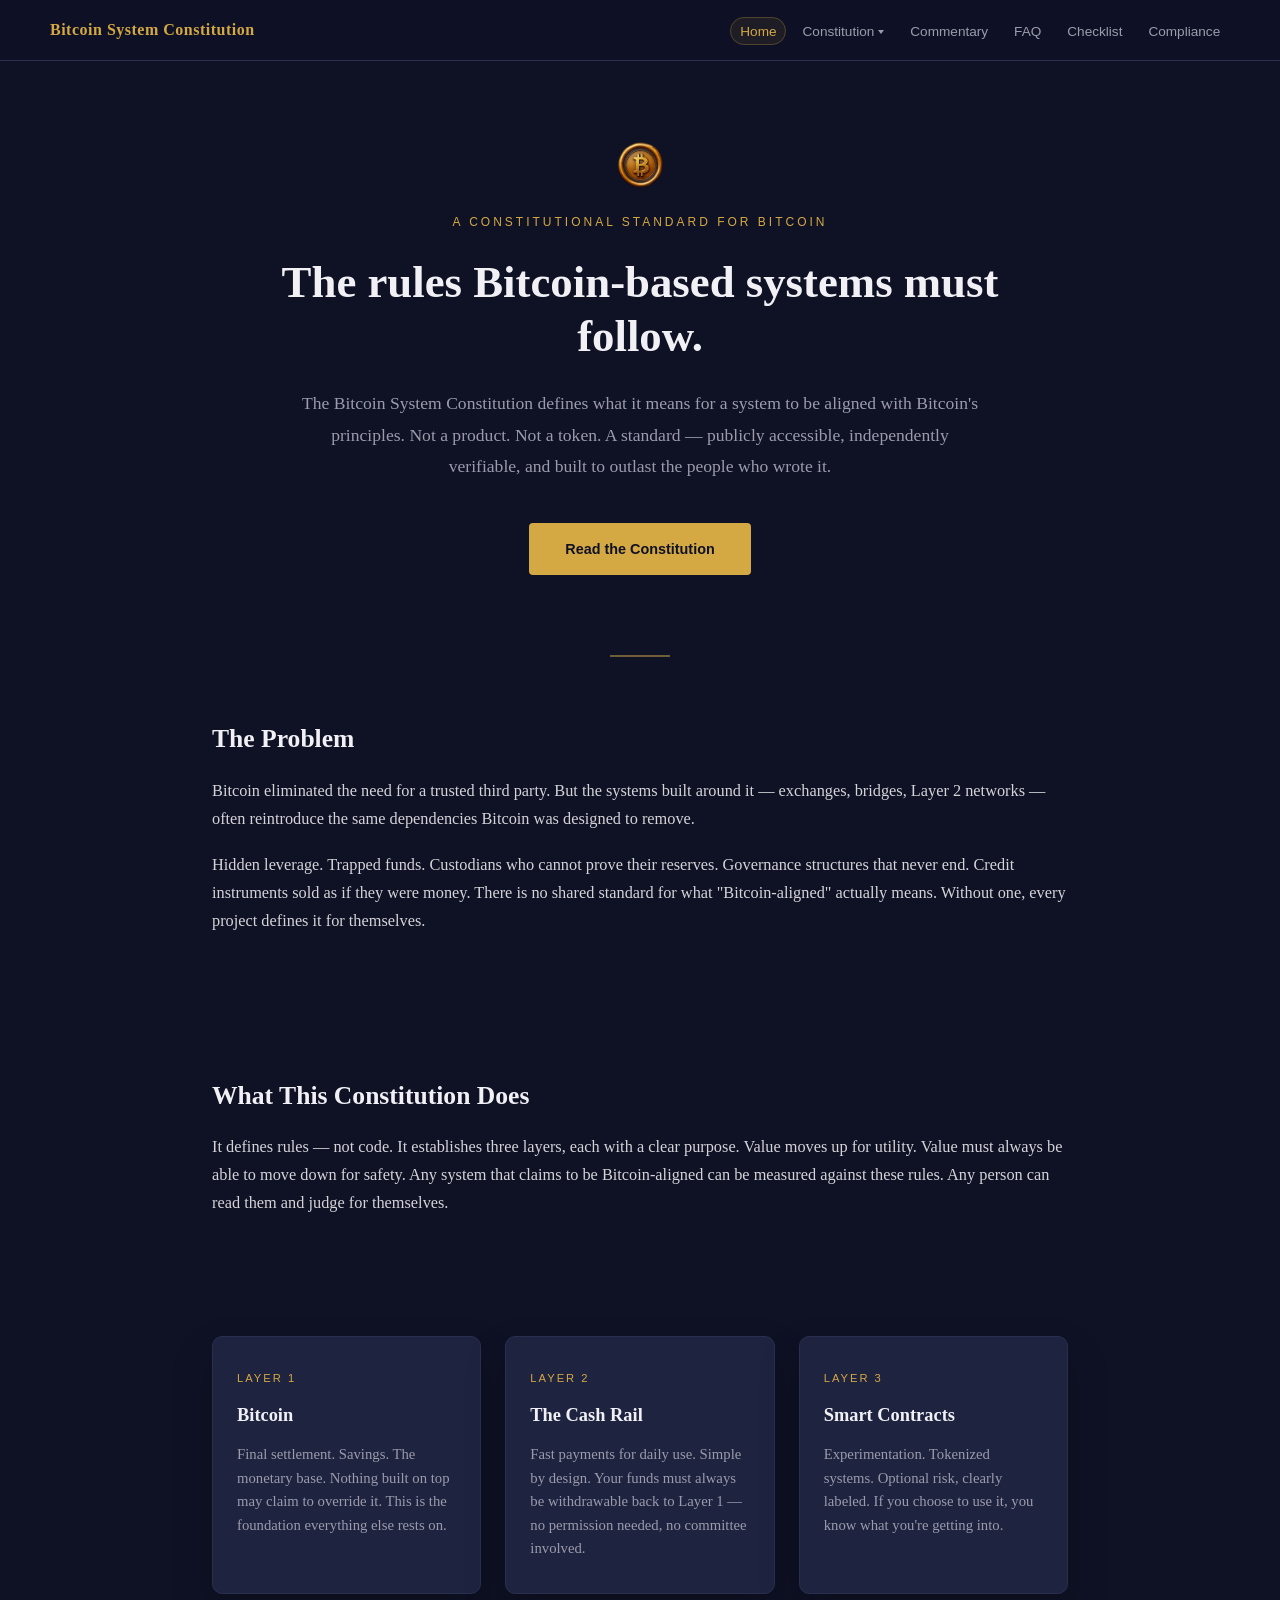
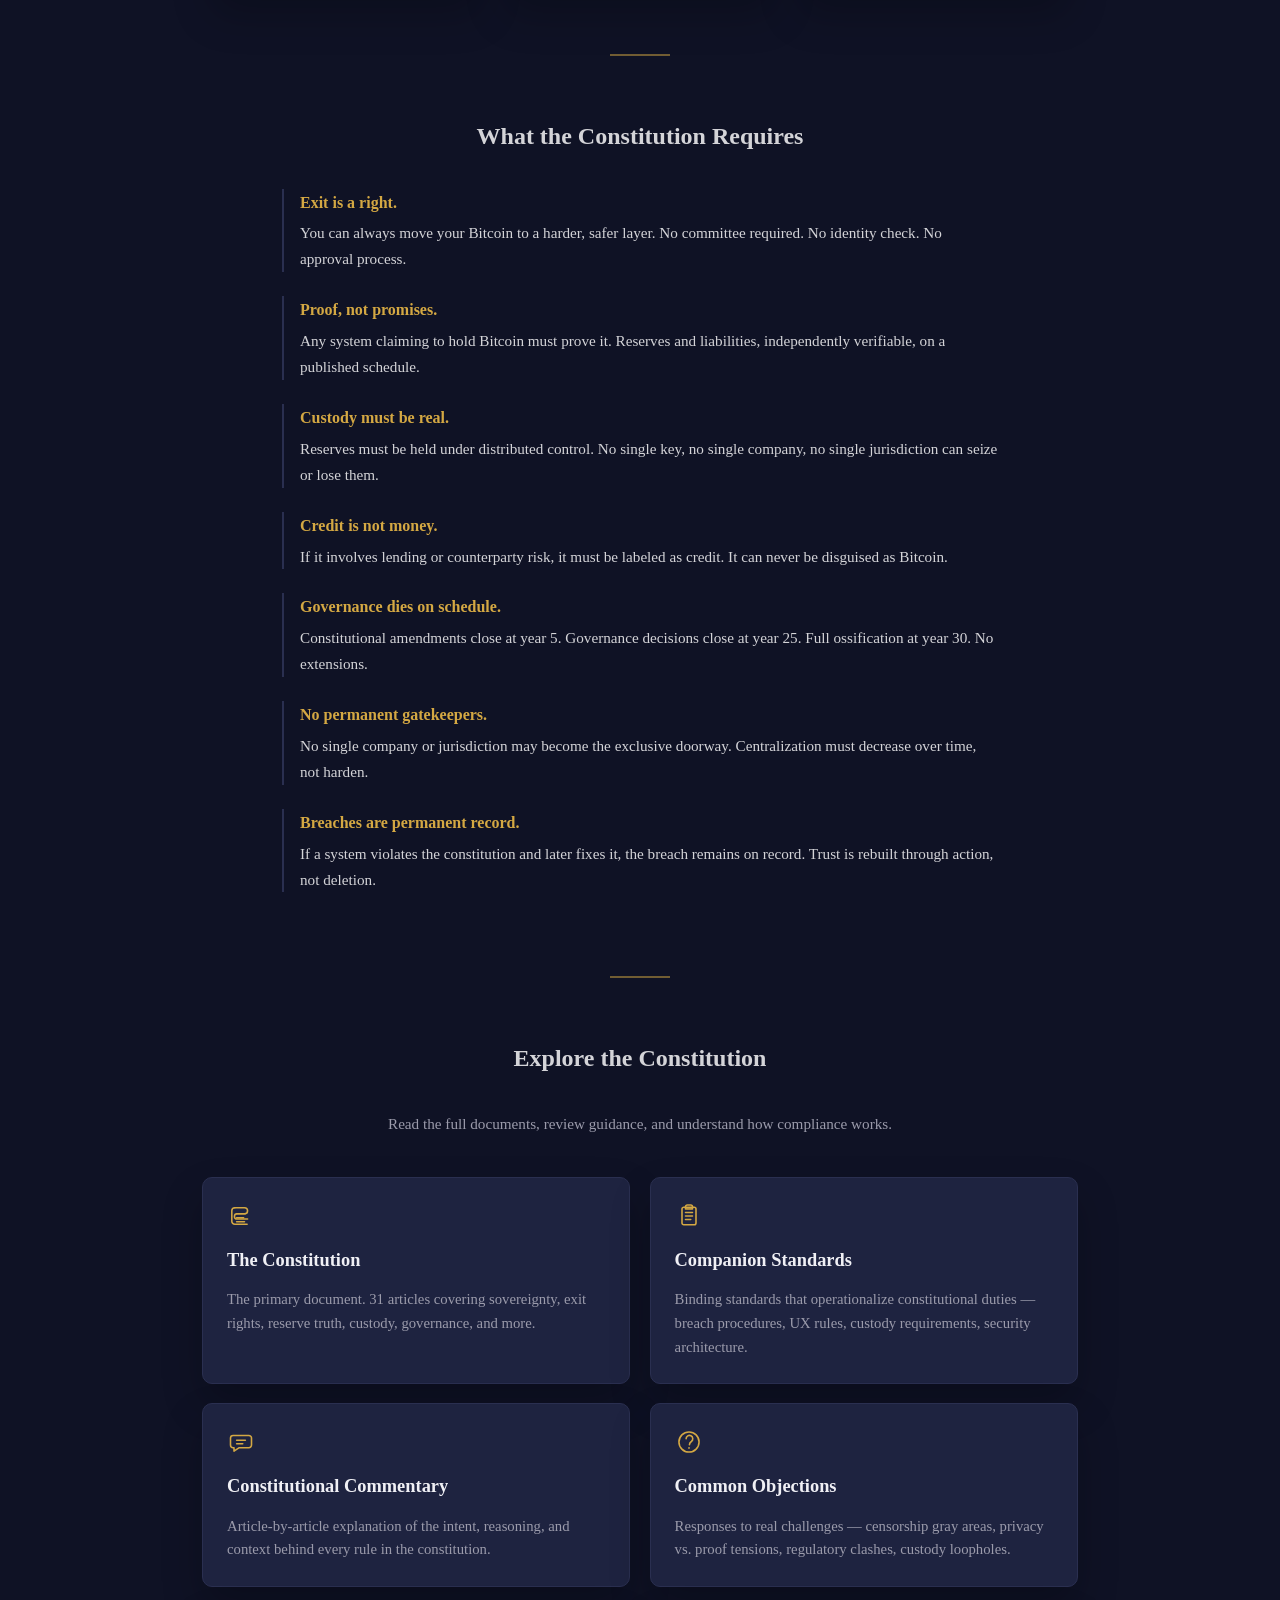
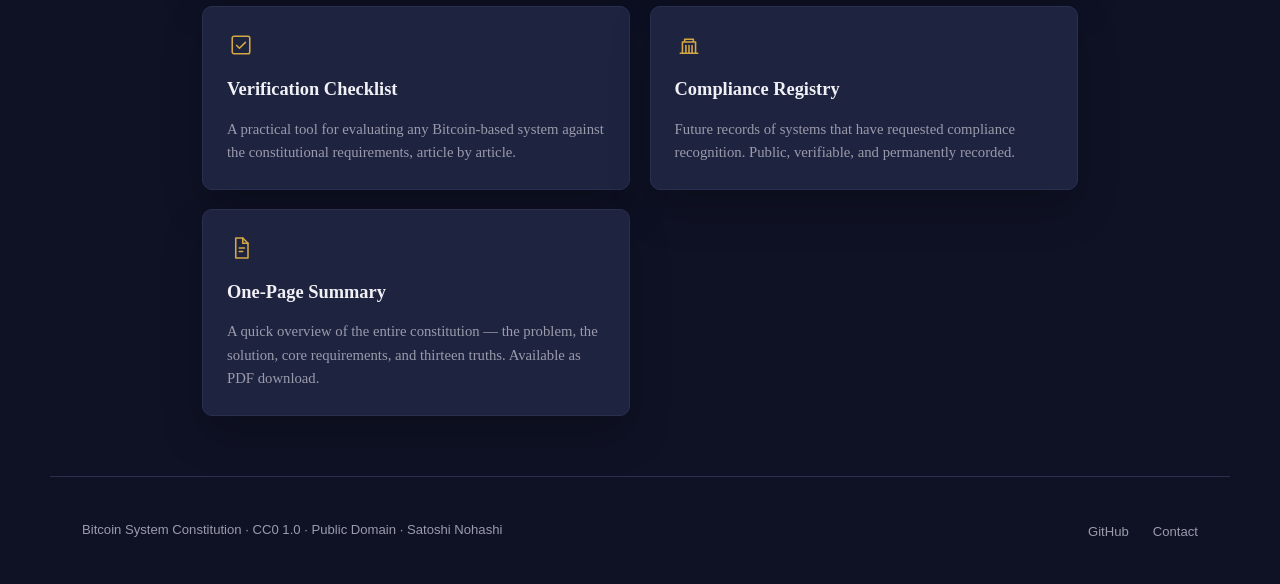
==== index.html @ 3fb354d7 "Add full website Complete static site for the Bitcoin System Constitution (V7).  Pages: - index.html" ====
<!DOCTYPE html>
<html lang="en">
<head>
  <meta charset="UTF-8">
  <meta name="viewport" content="width=device-width, initial-scale=1.0">
  <title>Bitcoin System Constitution | The Bitcoin Constitution</title>
  <meta name="description" content="The Bitcoin System Constitution defines the rules for Bitcoin-based systems — covering sovereignty, exit rights, reserve truth, custody, governance limits, and user freedom. Read the full constitution, companion standards, FAQ, and compliance records.">
  <link rel="icon" href="favicon.ico">
  <link rel="icon" type="image/png" sizes="128x128" href="seal-128.png">
  <link rel="stylesheet" href="styles.css">
</head>
<body>
  <nav>
    <div class="nav-inner">
      <a href="index.html" class="nav-brand">Bitcoin System Constitution</a>
      <button class="nav-toggle" type="button" aria-label="Toggle navigation" onclick="document.querySelector('.nav-links').classList.toggle('open')">☰</button>
      <ul class="nav-links">
        <li><a href="index.html" class="active">Home</a></li>
        <li class="nav-dropdown"><a href="constitution.html" class="nav-dropdown-trigger">Constitution</a><ul class="nav-submenu"><li><a href="one-pager.html">One-Page Summary</a></li><li><a href="companions.html">Companion Standards</a></li><li><a href="https://github.com/SatNohashi/Bitcoin-System-Constitution" target="_blank" rel="noopener">GitHub</a></li></ul></li>
        <li><a href="commentary.html">Commentary</a></li>
        <li><a href="faq.html">FAQ</a></li>
        <li><a href="checklist.html">Checklist</a></li>
        <li><a href="compliance.html">Compliance</a></li>
      </ul>
    </div>
  </nav>

  <section class="hero">
    <img src="seal-full.png" alt="Bitcoin System Constitution seal" class="hero-seal">
    <div class="hero-label">A Constitutional Standard for Bitcoin</div>
    <h1>The rules Bitcoin-based systems must follow.</h1>
    <p class="hero-sub">
      The Bitcoin System Constitution defines what it means for a system to be aligned with Bitcoin's principles. Not a product. Not a token. A standard — publicly accessible, independently verifiable, and built to outlast the people who wrote it.
    </p>
    <a href="constitution.html" class="hero-cta">Read the Constitution</a>
  </section>

  <div class="divider"></div>

  <section class="section narrow">
    <h2>The Problem</h2>
    <p>
      Bitcoin eliminated the need for a trusted third party. But the systems built around it — exchanges, bridges, Layer 2 networks — often reintroduce the same dependencies Bitcoin was designed to remove.
    </p>
    <p>
      Hidden leverage. Trapped funds. Custodians who cannot prove their reserves. Governance structures that never end. Credit instruments sold as if they were money. There is no shared standard for what "Bitcoin-aligned" actually means. Without one, every project defines it for themselves.
    </p>
  </section>

  <section class="section narrow">
    <h2>What This Constitution Does</h2>
    <p>
      It defines rules — not code. It establishes three layers, each with a clear purpose. Value moves up for utility. Value must always be able to move down for safety. Any system that claims to be Bitcoin-aligned can be measured against these rules. Any person can read them and judge for themselves.
    </p>
  </section>

  <div class="layers">
    <div class="layer-card">
      <div class="layer-num">Layer 1</div>
      <h3>Bitcoin</h3>
      <p>Final settlement. Savings. The monetary base. Nothing built on top may claim to override it. This is the foundation everything else rests on.</p>
    </div>
    <div class="layer-card">
      <div class="layer-num">Layer 2</div>
      <h3>The Cash Rail</h3>
      <p>Fast payments for daily use. Simple by design. Your funds must always be withdrawable back to Layer 1 — no permission needed, no committee involved.</p>
    </div>
    <div class="layer-card">
      <div class="layer-num">Layer 3</div>
      <h3>Smart Contracts</h3>
      <p>Experimentation. Tokenized systems. Optional risk, clearly labeled. If you choose to use it, you know what you're getting into.</p>
    </div>
  </div>

  <div class="divider"></div>

  <section class="principles">
    <h2>What the Constitution Requires</h2>

    <div class="principle">
      <strong>Exit is a right.</strong>
      <p>You can always move your Bitcoin to a harder, safer layer. No committee required. No identity check. No approval process.</p>
    </div>

    <div class="principle">
      <strong>Proof, not promises.</strong>
      <p>Any system claiming to hold Bitcoin must prove it. Reserves and liabilities, independently verifiable, on a published schedule.</p>
    </div>

    <div class="principle">
      <strong>Custody must be real.</strong>
      <p>Reserves must be held under distributed control. No single key, no single company, no single jurisdiction can seize or lose them.</p>
    </div>

    <div class="principle">
      <strong>Credit is not money.</strong>
      <p>If it involves lending or counterparty risk, it must be labeled as credit. It can never be disguised as Bitcoin.</p>
    </div>

    <div class="principle">
      <strong>Governance dies on schedule.</strong>
      <p>Constitutional amendments close at year 5. Governance decisions close at year 25. Full ossification at year 30. No extensions.</p>
    </div>

    <div class="principle">
      <strong>No permanent gatekeepers.</strong>
      <p>No single company or jurisdiction may become the exclusive doorway. Centralization must decrease over time, not harden.</p>
    </div>

    <div class="principle">
      <strong>Breaches are permanent record.</strong>
      <p>If a system violates the constitution and later fixes it, the breach remains on record. Trust is rebuilt through action, not deletion.</p>
    </div>
  </section>

  <div class="divider"></div>

  <section class="explore">
    <h2>Explore the Constitution</h2>
    <p class="subtitle">Read the full documents, review guidance, and understand how compliance works.</p>
    <div class="explore-grid">
      <a href="constitution.html" class="explore-card">
        <div class="card-icon" aria-hidden="true">
          <svg viewBox="0 0 32 32"><path d="M9 6.5h11a3.5 3.5 0 0 1 0 7H11.5a3 3 0 0 0 0 6H23.5" fill="none" stroke="var(--gold)" stroke-width="1.8" stroke-linecap="round" stroke-linejoin="round"/><path d="M9 6.5A3.5 3.5 0 0 0 5.5 10v12A3.5 3.5 0 0 0 9 25.5h14" fill="none" stroke="var(--gold)" stroke-width="1.8" stroke-linecap="round" stroke-linejoin="round"/><path d="M11 13.5h10M11 18h8M11 22.5h9" fill="none" stroke="var(--gold)" stroke-width="1.8" stroke-linecap="round" stroke-linejoin="round"/></svg>
        </div>
        <h3>The Constitution</h3>
        <p>The primary document. 31 articles covering sovereignty, exit rights, reserve truth, custody, governance, and more.</p>
      </a>
      <a href="companions.html" class="explore-card">
        <div class="card-icon" aria-hidden="true">
          <svg viewBox="0 0 32 32"><rect x="8" y="6" width="16" height="20" rx="2" fill="none" stroke="var(--gold)" stroke-width="1.8" stroke-linecap="round" stroke-linejoin="round"/><path d="M12 6.5h8M12 12h8M12 16h8M12 20h6" fill="none" stroke="var(--gold)" stroke-width="1.8" stroke-linecap="round" stroke-linejoin="round"/><path d="M14 3.5h4a2 2 0 0 1 2 2V8H12V5.5a2 2 0 0 1 2-2Z" fill="none" stroke="var(--gold)" stroke-width="1.8" stroke-linecap="round" stroke-linejoin="round"/></svg>
        </div>
        <h3>Companion Standards</h3>
        <p>Binding standards that operationalize constitutional duties — breach procedures, UX rules, custody requirements, security architecture.</p>
      </a>
      <a href="commentary.html" class="explore-card">
        <div class="card-icon" aria-hidden="true">
          <svg viewBox="0 0 32 32"><path d="M7 8.5h18a3 3 0 0 1 3 3v8a3 3 0 0 1-3 3H14l-6 4v-4H7a3 3 0 0 1-3-3v-8a3 3 0 0 1 3-3Z" fill="none" stroke="var(--gold)" stroke-width="1.8" stroke-linecap="round" stroke-linejoin="round"/><path d="M11 14h10M11 18h7" fill="none" stroke="var(--gold)" stroke-width="1.8" stroke-linecap="round" stroke-linejoin="round"/></svg>
        </div>
        <h3>Constitutional Commentary</h3>
        <p>Article-by-article explanation of the intent, reasoning, and context behind every rule in the constitution.</p>
      </a>
      <a href="faq.html" class="explore-card">
        <div class="card-icon" aria-hidden="true">
          <svg viewBox="0 0 32 32"><circle cx="16" cy="16" r="11.5" fill="none" stroke="var(--gold)" stroke-width="1.8" stroke-linecap="round" stroke-linejoin="round"/><path d="M12.7 12.3a3.8 3.8 0 1 1 6 3.1c-1.5 1-2.2 1.8-2.2 3.6" fill="none" stroke="var(--gold)" stroke-width="1.8" stroke-linecap="round" stroke-linejoin="round"/><circle cx="16" cy="22.8" r="1" fill="var(--gold)" stroke="none"/></svg>
        </div>
        <h3>Common Objections</h3>
        <p>Responses to real challenges — censorship gray areas, privacy vs. proof tensions, regulatory clashes, custody loopholes.</p>
      </a>
      <a href="checklist.html" class="explore-card">
        <div class="card-icon" aria-hidden="true">
          <svg viewBox="0 0 32 32"><rect x="6" y="6" width="20" height="20" rx="2" fill="none" stroke="var(--gold)" stroke-width="1.8" stroke-linecap="round" stroke-linejoin="round"/><path d="M11 16.5l3.2 3.2L21 13" fill="none" stroke="var(--gold)" stroke-width="1.8" stroke-linecap="round" stroke-linejoin="round"/></svg>
        </div>
        <h3>Verification Checklist</h3>
        <p>A practical tool for evaluating any Bitcoin-based system against the constitutional requirements, article by article.</p>
      </a>
      <a href="compliance.html" class="explore-card">
        <div class="card-icon" aria-hidden="true">
          <svg viewBox="0 0 32 32"><path d="M6 25.5h20M8.5 25.5V12.5h15v13M11 12.5V9.5h10v3M12.5 25.5v-9M16 25.5v-9M19.5 25.5v-9" fill="none" stroke="var(--gold)" stroke-width="1.8" stroke-linecap="round" stroke-linejoin="round"/></svg>
        </div>
        <h3>Compliance Registry</h3>
        <p>Future records of systems that have requested compliance recognition. Public, verifiable, and permanently recorded.</p>
      </a>
      <a href="one-pager.html" class="explore-card">
        <div class="card-icon" aria-hidden="true">
          <svg viewBox="0 0 32 32"><path d="M10 4.5h8l6 6V27.5H10V4.5Z" fill="none" stroke="var(--gold)" stroke-width="1.8" stroke-linecap="round" stroke-linejoin="round"/><path d="M18 4.5v6h6M14 16h6M14 20h4" fill="none" stroke="var(--gold)" stroke-width="1.8" stroke-linecap="round" stroke-linejoin="round"/></svg>
        </div>
        <h3>One-Page Summary</h3>
        <p>A quick overview of the entire constitution — the problem, the solution, core requirements, and thirteen truths. Available as PDF download.</p>
      </a>
    </div>
  </section>

  <footer>
    <div class="footer-left">
      Bitcoin System Constitution · CC0 1.0 · Public Domain · Satoshi Nohashi
    </div>
    <ul class="footer-links">
      <li><a href="https://github.com/SatNohashi/Bitcoin-System-Constitution" target="_blank" rel="noopener">GitHub</a></li>
      <li><a href="mailto:satoshinohashi@proton.me">Contact</a></li>
    </ul>
  </footer>
</body>
</html>
---- styles.css ----
:root {
  --navy: #1a1f3a;
  --dark: #0f1225;
  --gold: #d4a843;
  --gold-dim: #b8923a;
  --text: #d4d4d8;
  --text-muted: #9b9bab;
  --card-bg: #1e2340;
  --card-border: #2a2f50;
  --white: #f0f0f5;
  --shadow: 0 20px 40px rgba(0, 0, 0, 0.22);
}

* { margin: 0; padding: 0; box-sizing: border-box; }

html { scroll-behavior: smooth; }

body {
  font-family: Georgia, "Times New Roman", serif;
  background: var(--dark);
  color: var(--text);
  line-height: 1.7;
  min-height: 100vh;
}

a { color: var(--gold); }

a:hover { color: var(--gold-dim); }

img { max-width: 100%; display: block; }

nav {
  position: fixed;
  top: 0;
  width: 100%;
  background: rgba(15, 18, 37, 0.95);
  backdrop-filter: blur(10px);
  border-bottom: 1px solid var(--card-border);
  z-index: 100;
  padding: 0 2rem;
}

.nav-inner {
  max-width: 1180px;
  margin: 0 auto;
  display: flex;
  align-items: center;
  justify-content: space-between;
  gap: 1rem;
  height: 60px;
}

.nav-brand {
  font-size: 1rem;
  font-weight: 700;
  color: var(--gold);
  text-decoration: none;
  letter-spacing: 0.5px;
  white-space: nowrap;
  flex-shrink: 0;
}

.nav-links {
  display: flex;
  gap: 0.4rem;
  list-style: none;
  align-items: center;
  flex-wrap: nowrap;
}

.nav-links a {
  color: var(--text-muted);
  text-decoration: none;
  font-size: 0.85rem;
  font-family: "Helvetica Neue", Arial, sans-serif;
  transition: color 0.2s, border-color 0.2s, background 0.2s;
  padding: 0.35rem 0.55rem;
  border-radius: 999px;
  border: 1px solid transparent;
  white-space: nowrap;
}

.nav-links a:hover,
.nav-links a.active {
  color: var(--gold);
  border-color: rgba(212, 168, 67, 0.28);
  background: rgba(212, 168, 67, 0.08);
}

/* Dropdown */
.nav-dropdown {
  position: relative;
}

.nav-dropdown-trigger {
  cursor: pointer;
}

.nav-dropdown-trigger::after {
  content: "";
  display: inline-block;
  width: 0;
  height: 0;
  border-left: 3.5px solid transparent;
  border-right: 3.5px solid transparent;
  border-top: 4px solid var(--text-muted);
  margin-left: 4px;
  vertical-align: middle;
  transition: border-color 0.2s;
}

.nav-dropdown:hover .nav-dropdown-trigger::after,
.nav-dropdown-trigger.active::after {
  border-top-color: var(--gold);
}

.nav-submenu {
  display: none;
  position: absolute;
  top: 100%;
  left: 50%;
  transform: translateX(-50%);
  background: rgba(15, 18, 37, 0.98);
  border: 1px solid var(--card-border);
  border-radius: 0 0 8px 8px;
  padding: 0.5rem 0;
  min-width: 210px;
  list-style: none;
  z-index: 200;
  box-shadow: 0 12px 32px rgba(0, 0, 0, 0.4);
}

/* Invisible bridge so mouse can travel from trigger to submenu */
.nav-dropdown::after {
  content: "";
  position: absolute;
  top: 100%;
  left: 0;
  right: 0;
  height: 4px;
  display: none;
}

.nav-dropdown:hover::after {
  display: block;
}

.nav-dropdown:hover .nav-submenu {
  display: block;
}

.nav-submenu a.active {
  color: var(--gold) !important;
  background: rgba(212, 168, 67, 0.08) !important;
}

.nav-submenu li {
  padding: 0;
}

.nav-submenu a {
  display: block;
  padding: 0.55rem 1rem !important;
  border-radius: 0 !important;
  border: none !important;
  font-size: 0.85rem;
}

.nav-submenu a:hover {
  background: rgba(212, 168, 67, 0.1) !important;
  border: none !important;
}

.nav-toggle {
  display: none;
  background: none;
  border: none;
  color: var(--text);
  font-size: 1.5rem;
  cursor: pointer;
}

.hero {
  padding: 140px 2rem 80px;
  text-align: center;
  max-width: 820px;
  margin: 0 auto;
}

.hero-seal {
  width: 48px;
  height: 48px;
  margin: 0 auto 1.5rem;
}

.hero-label,
.eyebrow {
  font-family: "Helvetica Neue", Arial, sans-serif;
  font-size: 0.75rem;
  text-transform: uppercase;
  letter-spacing: 3px;
  color: var(--gold);
  margin-bottom: 1.5rem;
}

.hero h1,
.page-hero h1 {
  font-size: 2.8rem;
  color: var(--white);
  font-weight: 700;
  line-height: 1.2;
  margin-bottom: 1.5rem;
}

.hero-sub,
.page-intro {
  font-size: 1.1rem;
  color: var(--text-muted);
  max-width: 680px;
  margin: 0 auto 2.5rem;
  line-height: 1.8;
}

.hero-cta,
.button-link {
  display: inline-block;
  padding: 14px 36px;
  background: var(--gold);
  color: var(--dark);
  text-decoration: none;
  font-family: "Helvetica Neue", Arial, sans-serif;
  font-weight: 600;
  font-size: 0.9rem;
  border-radius: 4px;
  transition: background 0.2s, transform 0.2s;
}

.hero-cta:hover,
.button-link:hover {
  background: var(--gold-dim);
  color: var(--dark);
  transform: translateY(-1px);
}

.divider {
  width: 60px;
  height: 2px;
  background: var(--gold);
  margin: 0 auto;
  opacity: 0.5;
}

.section,
.page-shell {
  max-width: 1180px;
  margin: 0 auto;
  padding: 60px 2rem;
}

.section.narrow,
.narrow-page { max-width: 920px; }

.section h2,
.content-card h2,
.checklist-group h2,
.table-card h2,
.empty-state h2 {
  font-size: 1.6rem;
  color: var(--white);
  margin-bottom: 1rem;
}

.section p,
.content-card p,
.empty-state p,
.table-card p {
  font-size: 1.02rem;
  color: var(--text);
  margin-bottom: 1.2rem;
}

.layers {
  max-width: 920px;
  margin: 0 auto;
  padding: 40px 2rem 60px;
  display: grid;
  grid-template-columns: repeat(3, 1fr);
  gap: 1.5rem;
}

.layer-card,
.content-card,
.table-card,
.empty-state,
.toc-card,
.checklist-group,
.explore-card,
.article-block {
  background: var(--card-bg);
  border: 1px solid var(--card-border);
  border-radius: 10px;
  box-shadow: var(--shadow);
}

.layer-card {
  padding: 2rem 1.5rem;
}

.layer-card .layer-num {
  font-family: "Helvetica Neue", Arial, sans-serif;
  font-size: 0.7rem;
  text-transform: uppercase;
  letter-spacing: 2px;
  color: var(--gold);
  margin-bottom: 0.75rem;
}

.layer-card h3,
.explore-card h3,
.checklist-group h2,
.accordion-item summary span:first-child {
  font-size: 1.15rem;
  color: var(--white);
  margin-bottom: 0.75rem;
}

.layer-card p,
.explore-card p,
.checklist-group p,
.accordion-body p {
  font-size: 0.92rem;
  color: var(--text-muted);
  line-height: 1.6;
}

.principles {
  max-width: 780px;
  margin: 0 auto;
  padding: 60px 2rem;
}

.principles h2,
.explore h2 { text-align: center; margin-bottom: 2rem; }

.principle {
  margin-bottom: 1.5rem;
  padding-left: 1rem;
  border-left: 2px solid var(--card-border);
}

.principle strong {
  color: var(--gold);
  font-size: 1rem;
}

.principle p {
  font-size: 0.95rem;
  color: var(--text);
  margin-top: 0.3rem;
}

.explore {
  max-width: 940px;
  margin: 0 auto;
  padding: 60px 2rem;
}

.explore .subtitle {
  text-align: center;
  color: var(--text-muted);
  font-size: 0.95rem;
  margin-bottom: 2.5rem;
}

.explore-grid {
  display: grid;
  grid-template-columns: repeat(2, 1fr);
  gap: 1.2rem;
}

.explore-card {
  display: block;
  padding: 1.5rem;
  text-decoration: none;
  transition: border-color 0.2s, transform 0.15s;
}

.explore-card:hover {
  border-color: var(--gold);
  transform: translateY(-2px);
}

.card-icon {
  width: 28px;
  height: 28px;
  margin-bottom: 0.95rem;
}

.card-icon svg {
  width: 100%;
  height: 100%;
  fill: none;
  stroke: var(--gold);
  stroke-width: 1.8;
  stroke-linecap: round;
  stroke-linejoin: round;
}

.page-shell { padding-top: 120px; }
.page-hero.narrow { max-width: 820px; margin: 0 auto 2rem; text-align: center; }

.content-layout {
  display: grid;
  grid-template-columns: 280px minmax(0, 1fr);
  gap: 1.5rem;
  align-items: start;
}

.toc-card { padding: 1rem; }
.toc-sticky { position: sticky; top: 88px; }
.toc-label {
  font-family: "Helvetica Neue", Arial, sans-serif;
  text-transform: uppercase;
  letter-spacing: 2px;
  font-size: 0.72rem;
  color: var(--gold);
  margin-bottom: 0.9rem;
}

.toc-list {
  padding-left: 1.1rem;
  display: grid;
  gap: 0.55rem;
}

.toc-list a {
  color: var(--text-muted);
  text-decoration: none;
  font-size: 0.92rem;
}

.toc-list a:hover { color: var(--gold); }

.content-card { padding: 2rem; }
.stack-lg > * + * { margin-top: 1.1rem; }

.prose h1,
.prose h2,
.prose h3,
.prose h4 {
  color: var(--white);
  line-height: 1.3;
  margin: 1.5rem 0 0.8rem;
}

.prose h1 { font-size: 2.2rem; margin-top: 0; }
.prose h2 { font-size: 1.55rem; }
.prose h3 { font-size: 1.15rem; }
.prose h4 { font-size: 1rem; }

.article-block {
  padding: 1.6rem;
  margin-top: 1.5rem;
  scroll-margin-top: 80px;
}

.article-block:first-of-type { margin-top: 0; }

.prose p,
.prose li,
.prose dd,
.prose dt,
.prose blockquote,
.prose th,
.prose td { color: var(--text); }

.prose p,
.prose ul,
.prose ol,
.prose dl,
.prose blockquote,
.prose pre,
.prose table,
.prose hr { margin: 0 0 1rem; }

.prose ul,
.prose ol { padding-left: 1.4rem; }
.prose li + li { margin-top: 0.35rem; }

.prose code {
  background: rgba(212, 212, 216, 0.08);
  border: 1px solid rgba(212, 212, 216, 0.1);
  border-radius: 4px;
  padding: 0.1rem 0.35rem;
  font-size: 0.92em;
}

.prose pre {
  padding: 1rem;
  overflow-x: auto;
  background: rgba(15, 18, 37, 0.85);
  border: 1px solid var(--card-border);
  border-radius: 8px;
}

.prose pre code { background: none; border: none; padding: 0; }

.prose hr {
  border: none;
  border-top: 1px solid var(--card-border);
}

.prose blockquote {
  border-left: 3px solid var(--gold);
  padding: 0.85rem 1rem;
  background: rgba(212, 168, 67, 0.06);
  border-radius: 0 8px 8px 0;
}

.definition-list {
  display: grid;
  gap: 0.9rem;
}

.definition-item {
  display: grid;
  grid-template-columns: minmax(220px, 280px) 1fr;
  gap: 1rem;
  padding: 0.9rem 1rem;
  background: rgba(15, 18, 37, 0.45);
  border: 1px solid rgba(212, 168, 67, 0.12);
  border-radius: 8px;
}

.definition-item dt {
  color: var(--gold);
  font-weight: 700;
}

.definition-item dd { margin: 0; }

.accordion-item {
  border: 1px solid var(--card-border);
  border-radius: 10px;
  overflow: hidden;
  background: rgba(15, 18, 37, 0.45);
}

.accordion-item summary {
  list-style: none;
  cursor: pointer;
  padding: 1.1rem 1.2rem;
  display: flex;
  align-items: center;
  justify-content: space-between;
  gap: 1rem;
  font-family: "Helvetica Neue", Arial, sans-serif;
}

.accordion-item summary::-webkit-details-marker { display: none; }
.accordion-item[open] summary { border-bottom: 1px solid var(--card-border); }
.accordion-hint {
  font-size: 0.82rem;
  color: var(--text-muted);
  text-transform: uppercase;
  letter-spacing: 1px;
}

.accordion-body { padding: 1.2rem; }

.article-skeleton {
  display: grid;
  gap: 0.9rem;
  list-style: none;
}

.article-skeleton li {
  padding: 1rem 1.1rem;
  border: 1px solid var(--card-border);
  border-radius: 8px;
  background: rgba(15, 18, 37, 0.45);
}

.article-skeleton strong {
  display: block;
  color: var(--white);
  margin-bottom: 0.35rem;
}

.article-skeleton span { color: var(--text-muted); }

.checklist-grid {
  display: grid;
  grid-template-columns: repeat(2, minmax(0, 1fr));
  gap: 1.2rem;
}

.checklist-group { padding: 1.4rem; }
.checklist-items { display: grid; gap: 0.75rem; margin-top: 1rem; }

.checkbox-item {
  display: grid;
  grid-template-columns: 1.35rem 1fr;
  gap: 0.8rem;
  align-items: start;
}

.checkbox-item input {
  appearance: none;
  width: 1.15rem;
  height: 1.15rem;
  border: 1.5px solid var(--gold);
  border-radius: 3px;
  background: transparent;
  margin-top: 0.2rem;
  position: relative;
}

.checkbox-item input:checked::after {
  content: "";
  position: absolute;
  left: 0.25rem;
  top: 0.02rem;
  width: 0.35rem;
  height: 0.7rem;
  border: solid var(--gold);
  border-width: 0 2px 2px 0;
  transform: rotate(45deg);
}

.checkbox-item label {
  color: var(--text);
  cursor: pointer;
}

.table-wrap { overflow-x: auto; }

table {
  width: 100%;
  border-collapse: collapse;
  min-width: 720px;
}

th,
td {
  text-align: left;
  padding: 0.95rem 1rem;
  border-bottom: 1px solid var(--card-border);
}

th {
  font-family: "Helvetica Neue", Arial, sans-serif;
  color: var(--white);
  font-size: 0.85rem;
  letter-spacing: 0.02em;
}

td { color: var(--text-muted); }

.empty-state {
  margin-top: 1.5rem;
  padding: 1.5rem;
  text-align: center;
}

footer {
  max-width: 1180px;
  margin: 0 auto;
  padding: 40px 2rem;
  border-top: 1px solid var(--card-border);
  display: flex;
  justify-content: space-between;
  align-items: center;
  flex-wrap: wrap;
  gap: 1rem;
}

.footer-left,
.footer-links a {
  font-size: 0.82rem;
  color: var(--text-muted);
  font-family: "Helvetica Neue", Arial, sans-serif;
  text-decoration: none;
}

.footer-links {
  display: flex;
  gap: 1.5rem;
  list-style: none;
}

.footer-links a:hover { color: var(--gold); }

/* Checkbox accordion (companions, FAQ) */
.accordion {
  border: 1px solid var(--card-border);
  border-radius: 10px;
  overflow: hidden;
  background: rgba(15, 18, 37, 0.45);
  margin-bottom: 0.75rem;
}

.accordion-toggle {
  display: none;
}

.accordion-label {
  display: block;
  cursor: pointer;
  padding: 1.1rem 1.2rem;
  font-family: "Helvetica Neue", Arial, sans-serif;
  font-size: 1.05rem;
  color: var(--white);
  transition: color 0.2s;
  position: relative;
  padding-right: 2.5rem;
}

.accordion-label::after {
  content: "+";
  position: absolute;
  right: 1.2rem;
  top: 1.1rem;
  color: var(--gold);
  font-size: 1.3rem;
  font-weight: 300;
  transition: transform 0.2s;
}

.accordion-toggle:checked + .accordion-label::after {
  content: "−";
}

.accordion-label:hover {
  color: var(--gold);
}

.companion-desc {
  display: block;
  font-size: 0.85rem;
  color: var(--text-muted);
  margin-top: 0.3rem;
  font-family: Georgia, "Times New Roman", serif;
}

.accordion-body {
  max-height: 0;
  overflow: hidden;
  transition: max-height 0.3s ease;
}

.accordion-toggle:checked ~ .accordion-body {
  max-height: none;
  border-top: 1px solid var(--card-border);
}

.accordion-inner {
  padding: 1.2rem;
}

.accordion-inner h3 {
  color: var(--white);
  font-size: 1.15rem;
  margin: 1.5rem 0 0.8rem;
}

.accordion-inner h3:first-child {
  margin-top: 0;
}

.accordion-inner h4 {
  color: var(--white);
  font-size: 1rem;
  margin: 1.2rem 0 0.6rem;
}

.accordion-inner p {
  color: var(--text);
  margin-bottom: 1rem;
  font-size: 0.95rem;
}

.accordion-inner ul,
.accordion-inner ol {
  padding-left: 1.4rem;
  margin-bottom: 1rem;
  color: var(--text);
}

.accordion-inner li {
  margin-bottom: 0.35rem;
  font-size: 0.95rem;
}

.accordion-inner table {
  margin: 1rem 0;
}

/* Info box */
.info-box {
  background: rgba(212, 168, 67, 0.06);
  border: 1px solid rgba(212, 168, 67, 0.18);
  border-left: 3px solid var(--gold);
  border-radius: 0 8px 8px 0;
  padding: 1rem 1.2rem;
  margin-bottom: 1.5rem;
}

.info-box p {
  font-size: 0.95rem;
  color: var(--text);
  margin: 0;
}

/* Status badges */
.status-badge {
  display: inline-block;
  font-family: "Helvetica Neue", Arial, sans-serif;
  font-size: 0.72rem;
  text-transform: uppercase;
  letter-spacing: 1.5px;
  padding: 0.25rem 0.75rem;
  border-radius: 999px;
  border: 1px solid rgba(212, 168, 67, 0.3);
  color: var(--gold);
}

.status-badge.coming {
  border-color: rgba(100, 149, 237, 0.3);
  color: #6495ed;
}

.status-badge.draft {
  border-color: rgba(212, 168, 67, 0.3);
  color: var(--gold);
}

/* Commentary items */
.commentary-item {
  padding: 1rem 1.2rem;
  border: 1px solid var(--card-border);
  border-radius: 8px;
  background: rgba(15, 18, 37, 0.45);
  margin-bottom: 0.75rem;
}

.commentary-item h3 {
  color: var(--white);
  font-size: 1.05rem;
  margin-bottom: 0.5rem;
}

.commentary-item p {
  color: var(--text-muted);
  font-size: 0.92rem;
  margin: 0;
  font-style: italic;
}

/* Checklist */
.checklist-category {
  background: var(--card-bg);
  border: 1px solid var(--card-border);
  border-radius: 10px;
  padding: 1.4rem;
  margin-bottom: 1rem;
}

.checklist-category h3 {
  color: var(--gold);
  font-size: 1.1rem;
  margin-bottom: 1rem;
  padding-bottom: 0.5rem;
  border-bottom: 1px solid var(--card-border);
}

.checklist-item {
  display: flex;
  align-items: flex-start;
  gap: 0.75rem;
  margin-bottom: 0.7rem;
}

.checklist-item input[type="checkbox"] {
  appearance: none;
  -webkit-appearance: none;
  width: 1.15rem;
  height: 1.15rem;
  min-width: 1.15rem;
  border: 1.5px solid var(--gold);
  border-radius: 3px;
  background: transparent;
  margin-top: 0.2rem;
  cursor: pointer;
  position: relative;
}

.checklist-item input[type="checkbox"]:checked::after {
  content: "";
  position: absolute;
  left: 0.25rem;
  top: 0.02rem;
  width: 0.35rem;
  height: 0.7rem;
  border: solid var(--gold);
  border-width: 0 2px 2px 0;
  transform: rotate(45deg);
}

.checklist-item label {
  color: var(--text);
  font-size: 0.92rem;
  cursor: pointer;
  line-height: 1.5;
}

.checklist-ref {
  display: inline-block;
  font-family: "Helvetica Neue", Arial, sans-serif;
  font-size: 0.72rem;
  color: var(--text-muted);
  margin-left: 0.3rem;
  white-space: nowrap;
}

/* Content section override for sub-pages */
.content-page .section {
  padding-top: 0;
}

.content-page .section h2 {
  font-size: 1.4rem;
  color: var(--gold);
  margin: 2rem 0 1rem;
  padding-bottom: 0.5rem;
  border-bottom: 1px solid var(--card-border);
}

.content-page .section h2:first-child {
  margin-top: 0;
}

@media (max-width: 980px) {
  .content-layout,
  .checklist-grid { grid-template-columns: 1fr; }
  .toc-sticky { position: static; }
}

@media (max-width: 1050px) {
  .nav-links { display: none; }
  .nav-toggle { display: block; }
  .nav-links.open {
    display: flex;
    flex-direction: column;
    position: absolute;
    top: 60px;
    left: 0;
    right: 0;
    background: rgba(15, 18, 37, 0.98);
    padding: 1rem 2rem;
    gap: 0.5rem;
    border-bottom: 1px solid var(--card-border);
  }
  .nav-links.open .nav-dropdown { position: static; }
  .nav-links.open .nav-submenu {
    display: block;
    position: static;
    transform: none;
    background: transparent;
    border: none;
    box-shadow: none;
    padding: 0 0 0 1rem;
    min-width: 0;
  }
  .nav-links.open .nav-submenu a {
    padding: 0.35rem 0.55rem !important;
  }
  .nav-links.open .nav-dropdown-trigger {
    color: var(--text-muted);
    font-size: 0.85rem;
    text-transform: none;
    letter-spacing: normal;
    padding-top: 0.75rem;
  }
  .nav-links.open .nav-dropdown-trigger::after { display: none; }
}

@media (max-width: 768px) {
  .hero h1,
  .page-hero h1 { font-size: 2rem; }
  .layers,
  .explore-grid { grid-template-columns: 1fr; }
  .definition-item { grid-template-columns: 1fr; }
  footer { flex-direction: column; text-align: center; }
}
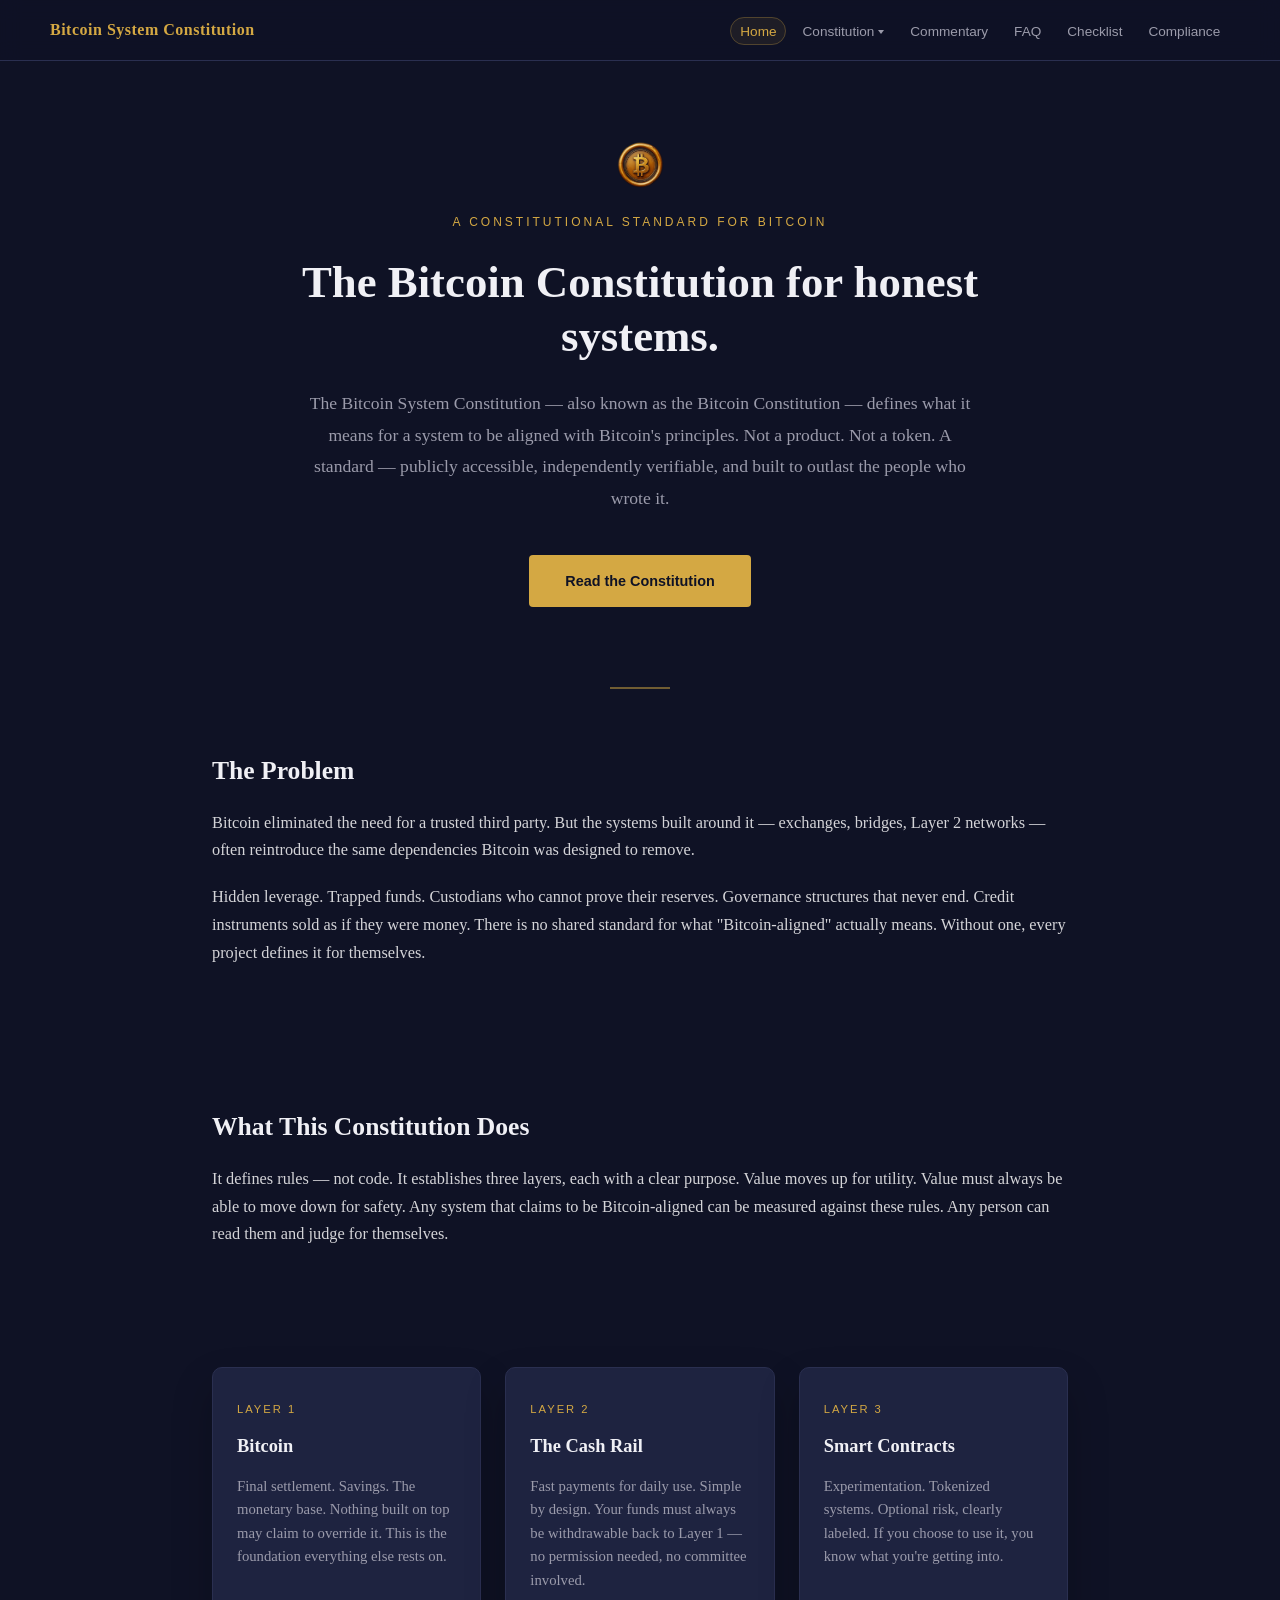
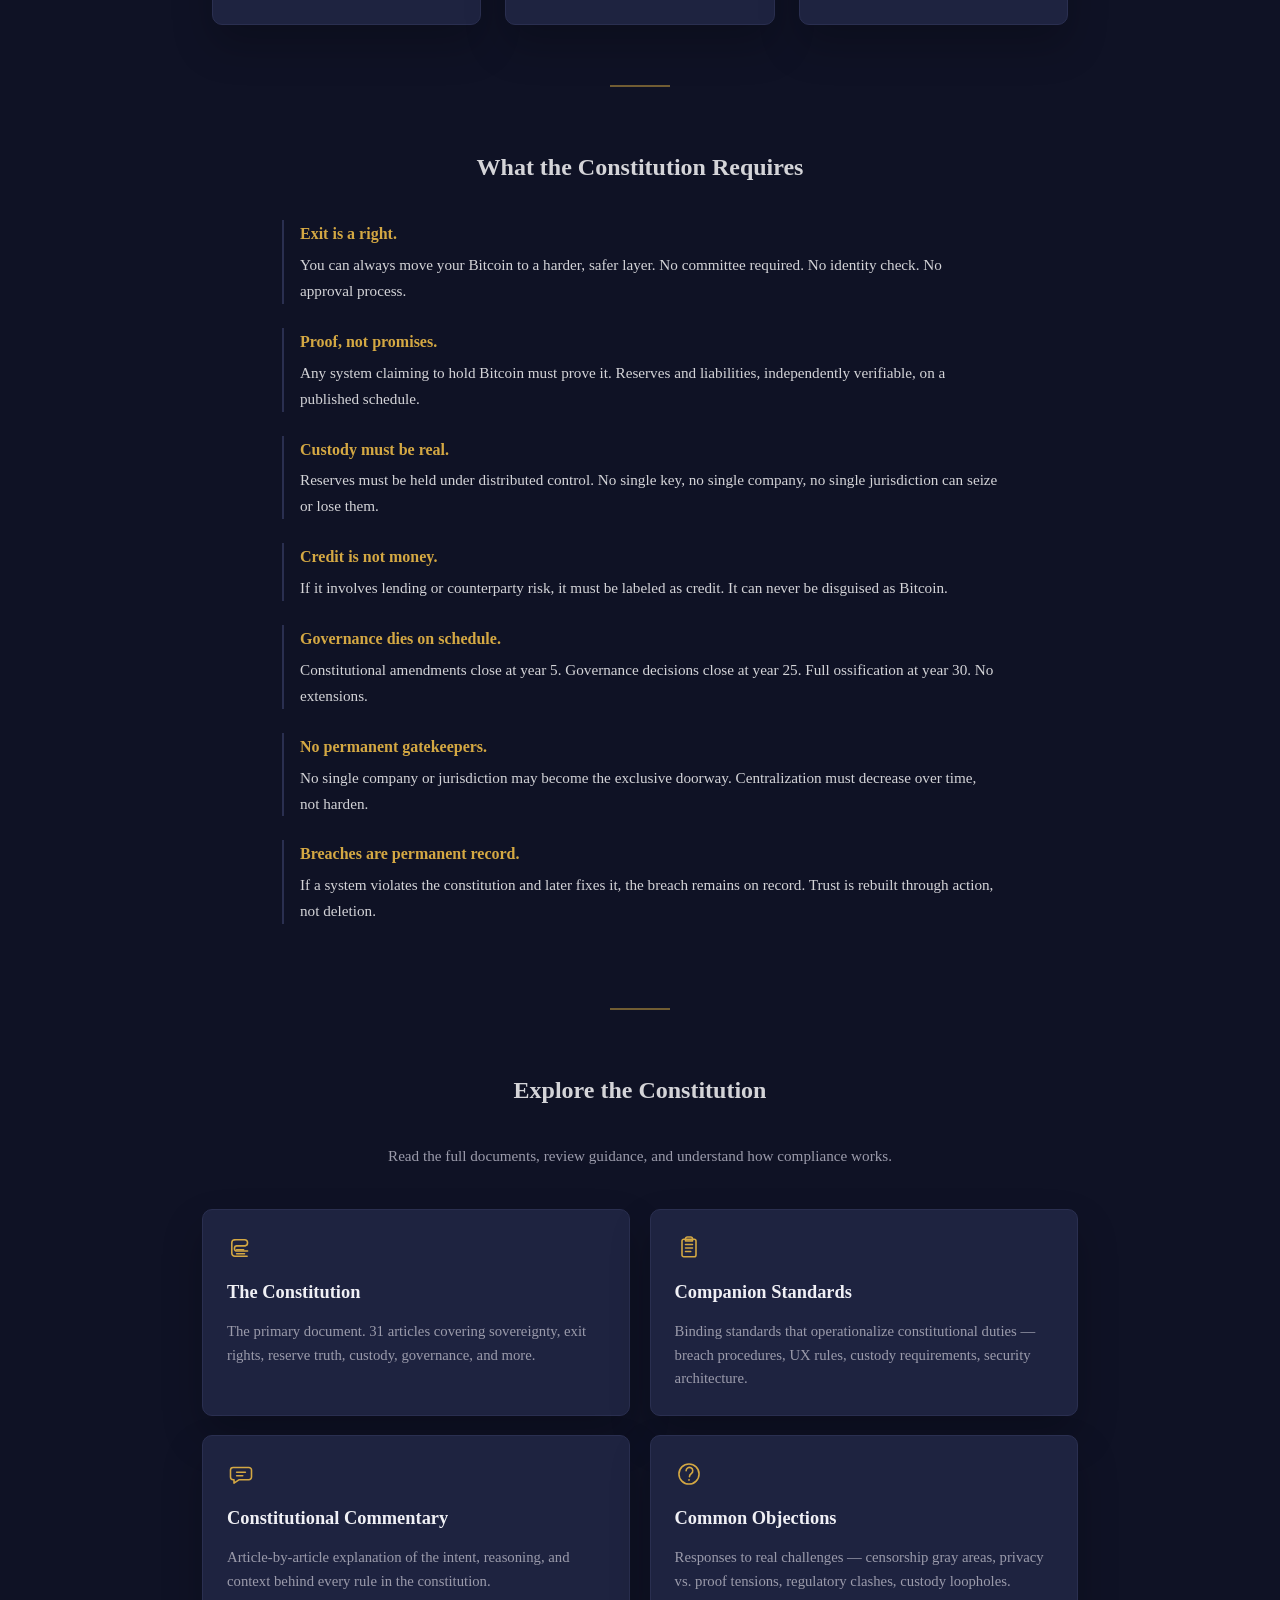
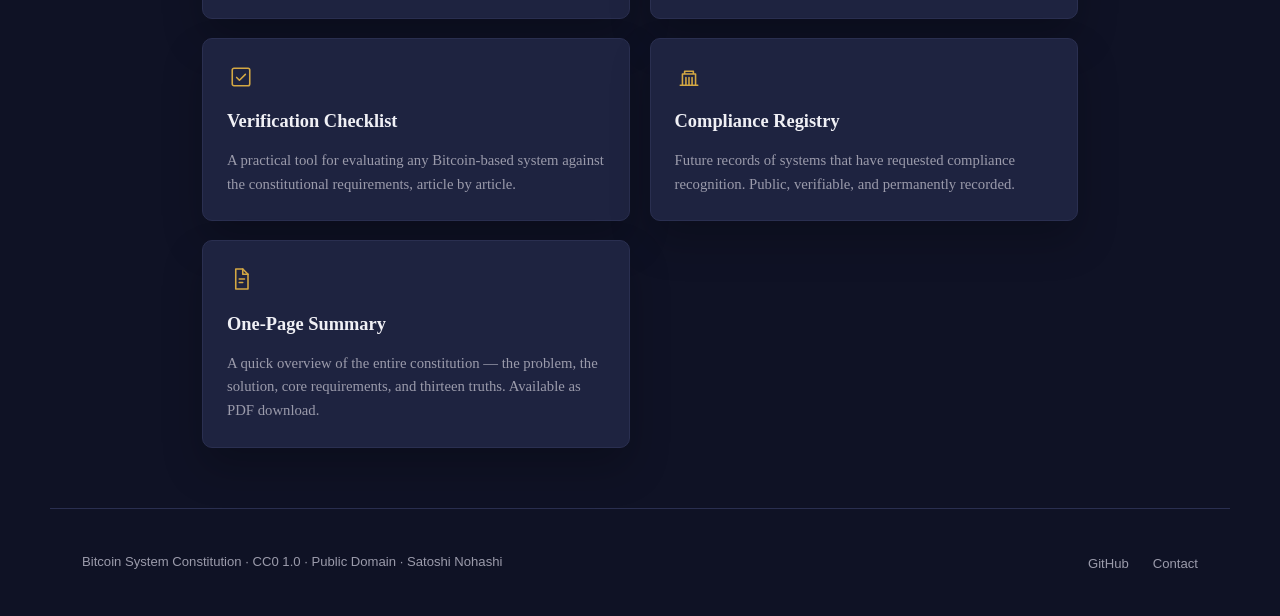
==== commit 8e3c30e4: "Add SEO foundations OpenGraph and Twitter card meta tags on all 8 pages. Canonical URLs pointing to " ====
--- a/index.html
+++ b/index.html
@@ -4,7 +4,19 @@
   <meta charset="UTF-8">
   <meta name="viewport" content="width=device-width, initial-scale=1.0">
   <title>Bitcoin System Constitution | The Bitcoin Constitution</title>
-  <meta name="description" content="The Bitcoin System Constitution defines the rules for Bitcoin-based systems — covering sovereignty, exit rights, reserve truth, custody, governance limits, and user freedom. Read the full constitution, companion standards, FAQ, and compliance records.">
+  <meta name="description" content="The Bitcoin Constitution — a constitutional standard defining the rules for Bitcoin-based systems. Covering sovereignty, exit rights, reserve truth, custody, governance limits, and user freedom. Also known as the Bitcoin System Constitution.">
+  <meta name="keywords" content="Bitcoin Constitution, Bitcoin System Constitution, Bitcoin rules, Bitcoin governance, Bitcoin exit rights, Bitcoin reserve proof, Bitcoin custody, Bitcoin standard">
+  <meta property="og:title" content="Bitcoin System Constitution | The Bitcoin Constitution">
+  <meta property="og:description" content="The Bitcoin System Constitution defines the rules for Bitcoin-based systems — covering sovereignty, exit rights, reserve truth, custody, governance limits, and user freedom.">
+  <meta property="og:type" content="website">
+  <meta property="og:url" content="https://bitcoinsystemconstitution.org/">
+  <meta property="og:image" content="https://bitcoinsystemconstitution.org/seal-128.png">
+  <meta property="og:site_name" content="Bitcoin System Constitution">
+  <meta name="twitter:card" content="summary">
+  <meta name="twitter:title" content="Bitcoin System Constitution | The Bitcoin Constitution">
+  <meta name="twitter:description" content="The rules Bitcoin-based systems must follow. A constitutional standard — publicly accessible, independently verifiable.">
+  <meta name="twitter:image" content="https://bitcoinsystemconstitution.org/seal-128.png">
+  <link rel="canonical" href="https://bitcoinsystemconstitution.org/">
   <link rel="icon" href="favicon.ico">
   <link rel="icon" type="image/png" sizes="128x128" href="seal-128.png">
   <link rel="stylesheet" href="styles.css">
@@ -28,9 +40,9 @@
   <section class="hero">
     <img src="seal-full.png" alt="Bitcoin System Constitution seal" class="hero-seal">
     <div class="hero-label">A Constitutional Standard for Bitcoin</div>
-    <h1>The rules Bitcoin-based systems must follow.</h1>
+    <h1>The Bitcoin Constitution for honest systems.</h1>
     <p class="hero-sub">
-      The Bitcoin System Constitution defines what it means for a system to be aligned with Bitcoin's principles. Not a product. Not a token. A standard — publicly accessible, independently verifiable, and built to outlast the people who wrote it.
+      The Bitcoin System Constitution — also known as the Bitcoin Constitution — defines what it means for a system to be aligned with Bitcoin's principles. Not a product. Not a token. A standard — publicly accessible, independently verifiable, and built to outlast the people who wrote it.
     </p>
     <a href="constitution.html" class="hero-cta">Read the Constitution</a>
   </section>
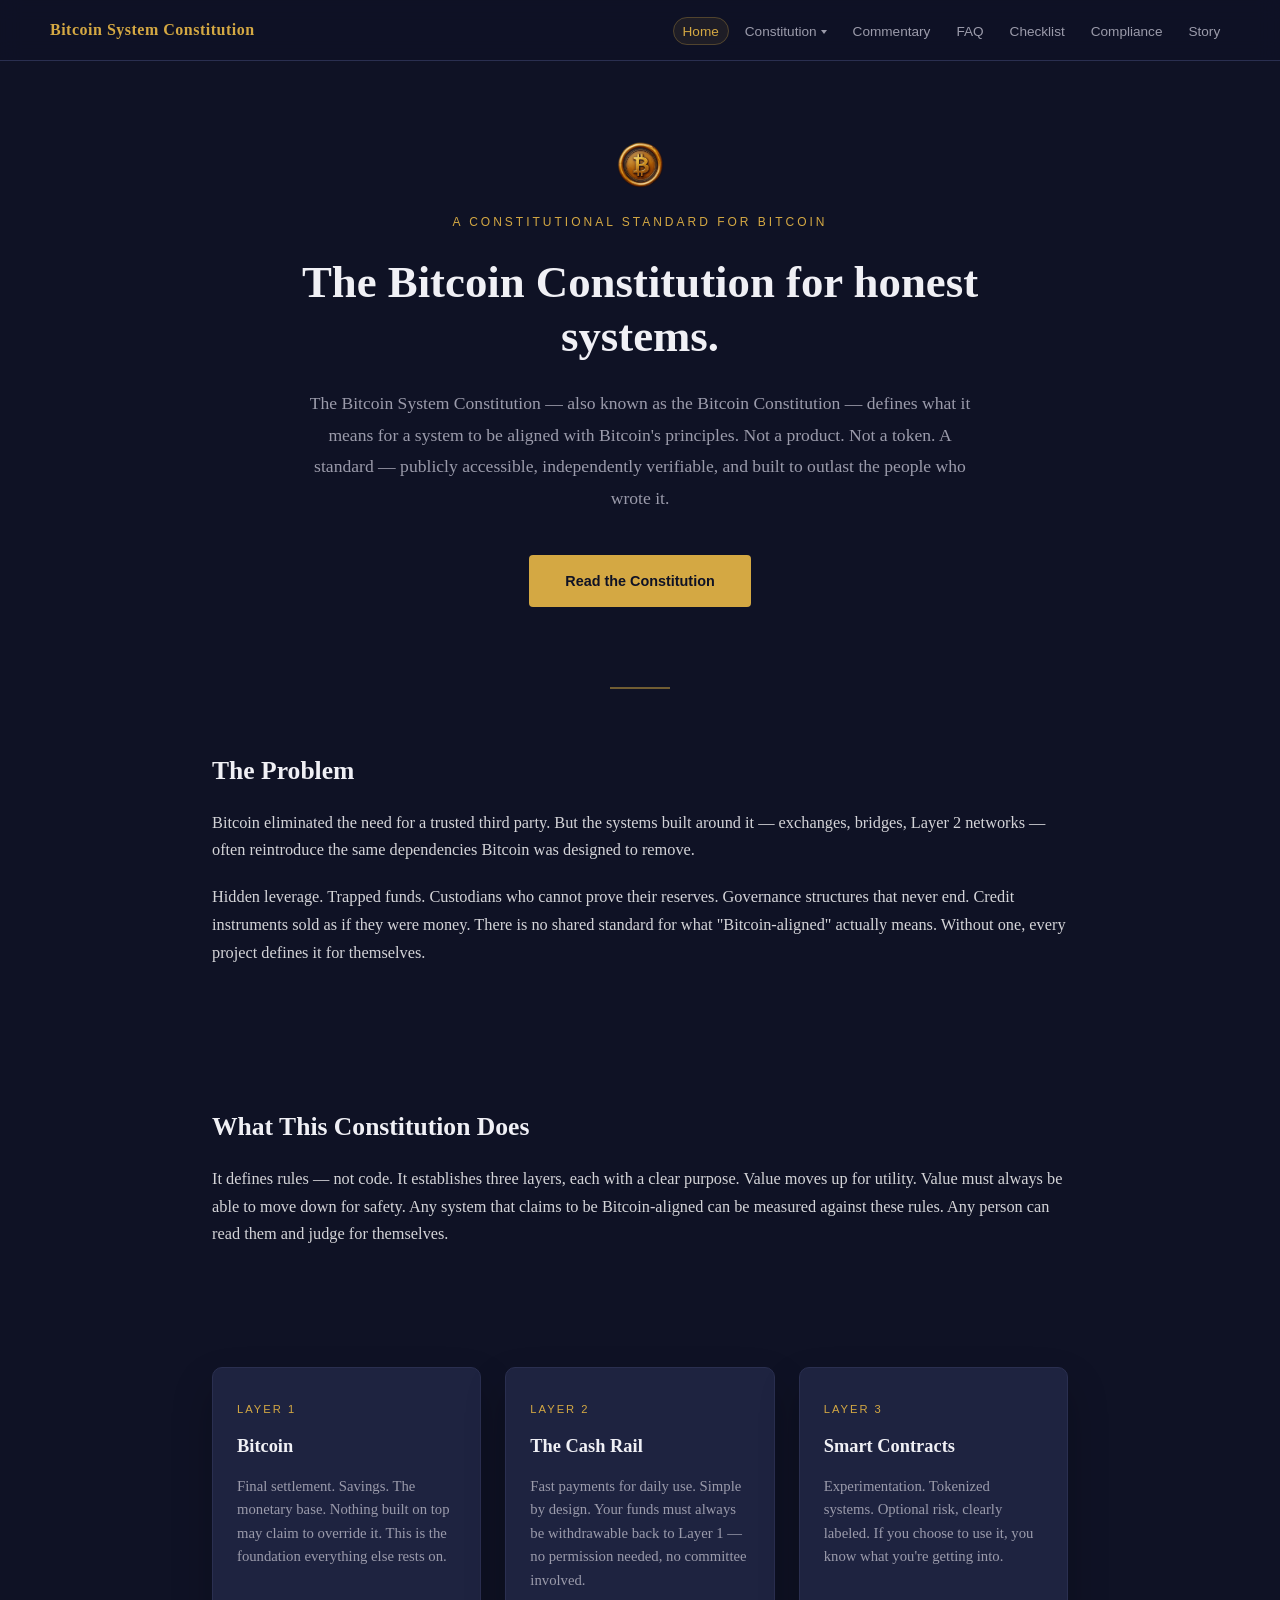
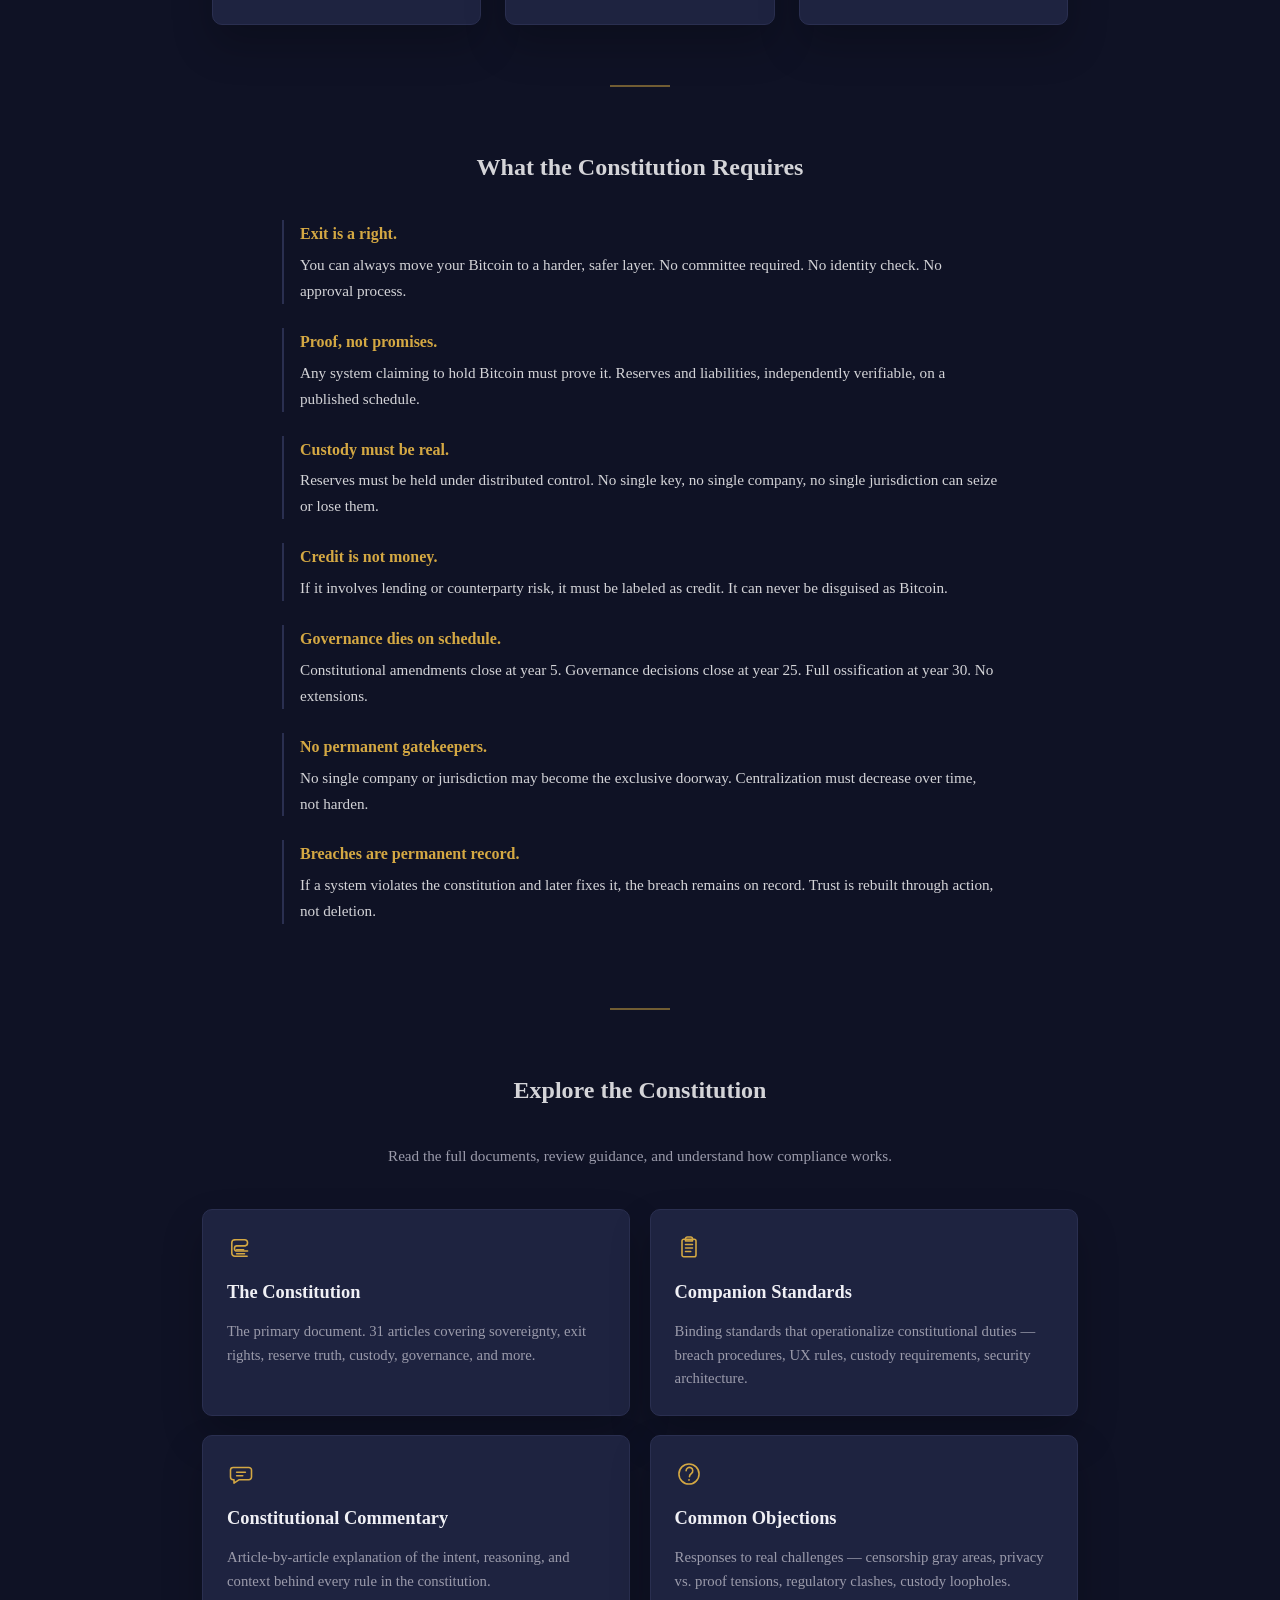
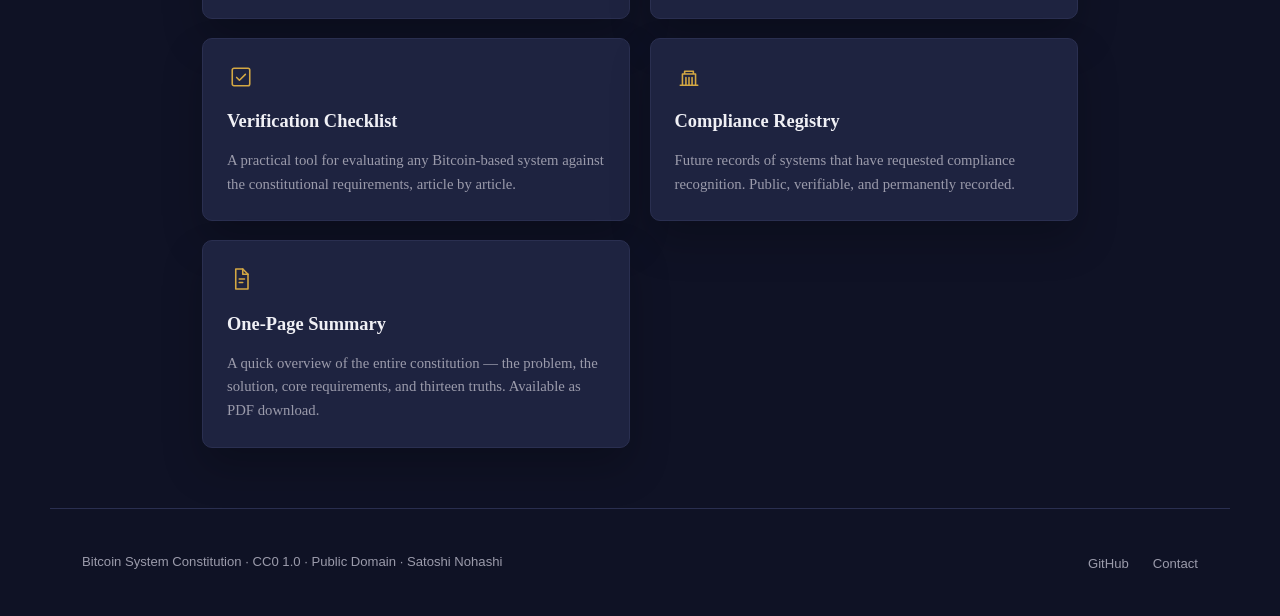
==== commit 10f347c3: "Migrate canonical domain to thebitcoinconstitution.com; add Story page - Replaced bitcoinsystemconst" ====
--- a/index.html
+++ b/index.html
@@ -9,14 +9,14 @@
   <meta property="og:title" content="Bitcoin System Constitution | The Bitcoin Constitution">
   <meta property="og:description" content="The Bitcoin System Constitution defines the rules for Bitcoin-based systems — covering sovereignty, exit rights, reserve truth, custody, governance limits, and user freedom.">
   <meta property="og:type" content="website">
-  <meta property="og:url" content="https://bitcoinsystemconstitution.org/">
-  <meta property="og:image" content="https://bitcoinsystemconstitution.org/seal-128.png">
+  <meta property="og:url" content="https://thebitcoinconstitution.com/">
+  <meta property="og:image" content="https://thebitcoinconstitution.com/seal-128.png">
   <meta property="og:site_name" content="Bitcoin System Constitution">
   <meta name="twitter:card" content="summary">
   <meta name="twitter:title" content="Bitcoin System Constitution | The Bitcoin Constitution">
   <meta name="twitter:description" content="The rules Bitcoin-based systems must follow. A constitutional standard — publicly accessible, independently verifiable.">
-  <meta name="twitter:image" content="https://bitcoinsystemconstitution.org/seal-128.png">
-  <link rel="canonical" href="https://bitcoinsystemconstitution.org/">
+  <meta name="twitter:image" content="https://thebitcoinconstitution.com/seal-128.png">
+  <link rel="canonical" href="https://thebitcoinconstitution.com/">
   <link rel="icon" href="favicon.ico">
   <link rel="icon" type="image/png" sizes="128x128" href="seal-128.png">
   <link rel="stylesheet" href="styles.css">
@@ -32,7 +32,7 @@
         <li><a href="commentary.html">Commentary</a></li>
         <li><a href="faq.html">FAQ</a></li>
         <li><a href="checklist.html">Checklist</a></li>
-        <li><a href="compliance.html">Compliance</a></li>
+        <li><a href="compliance.html">Compliance</a></li><li><a href="story.html">Story</a></li>
       </ul>
     </div>
   </nav>
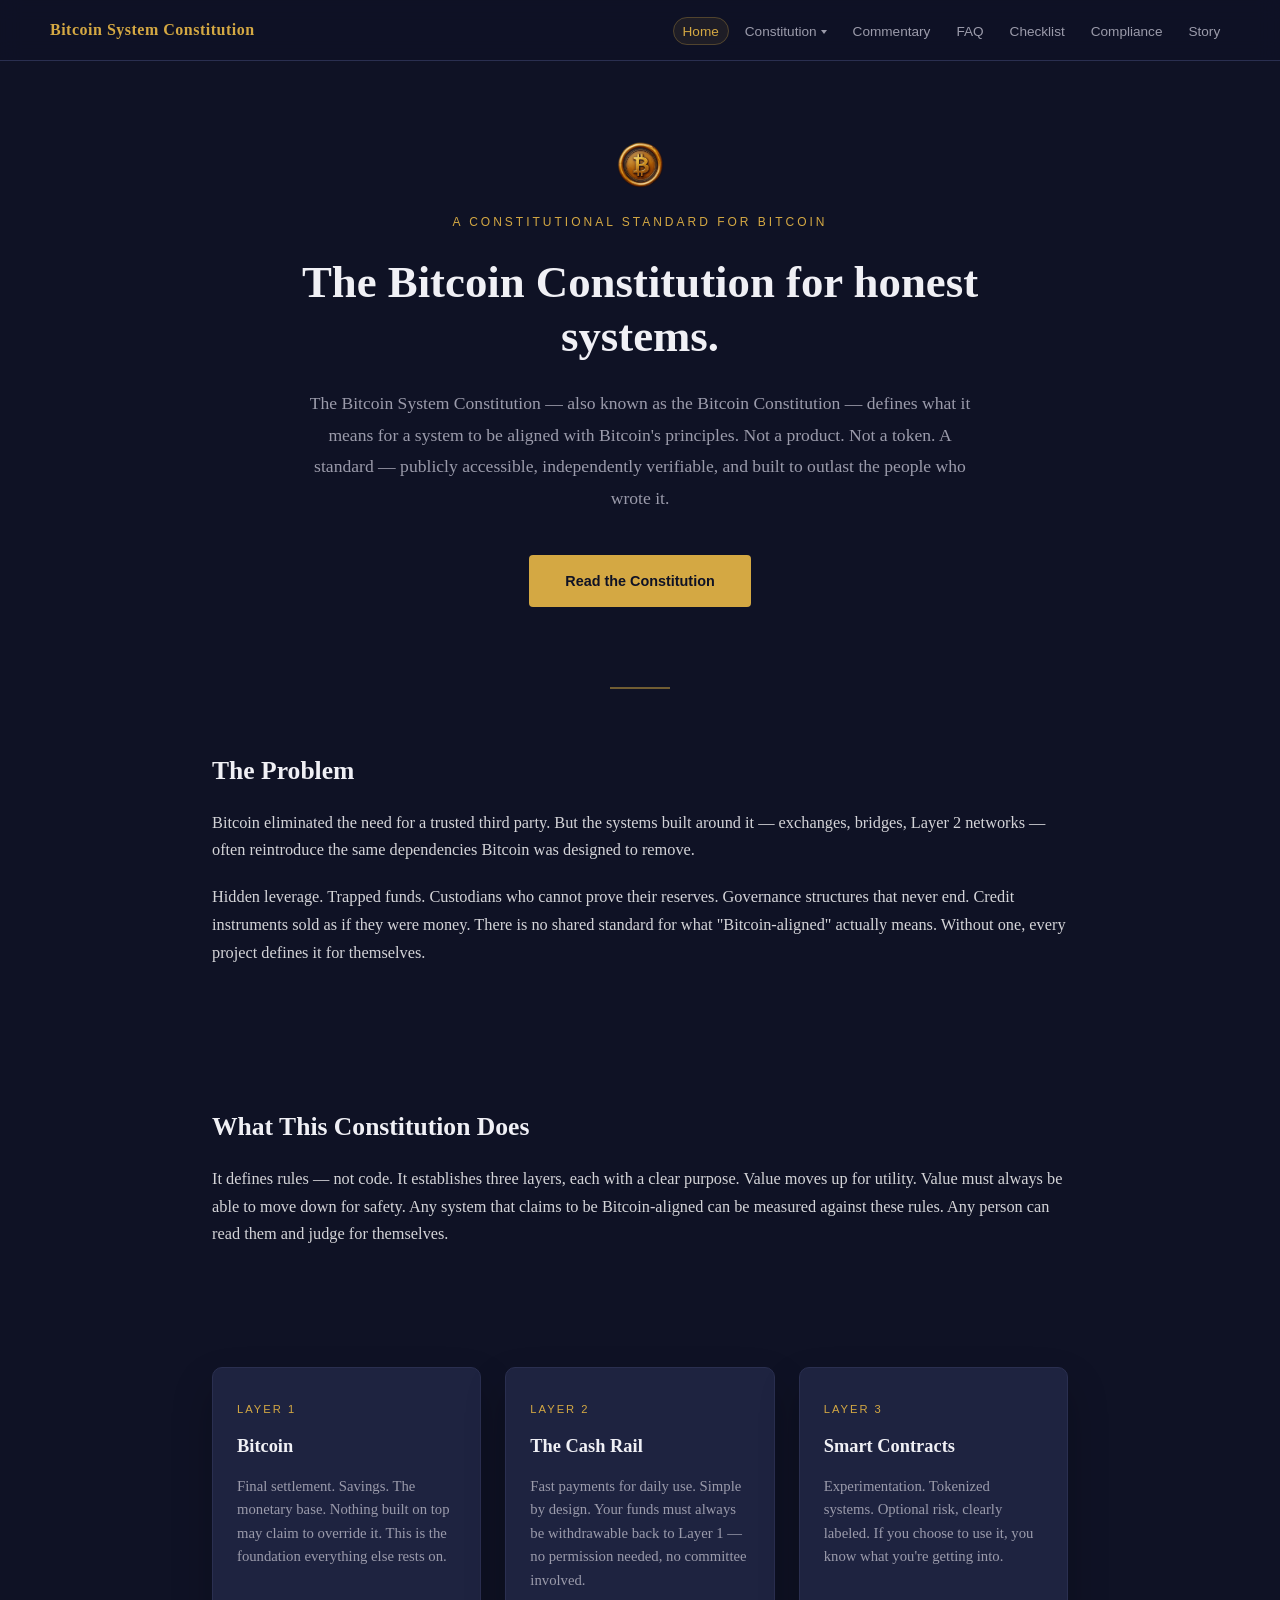
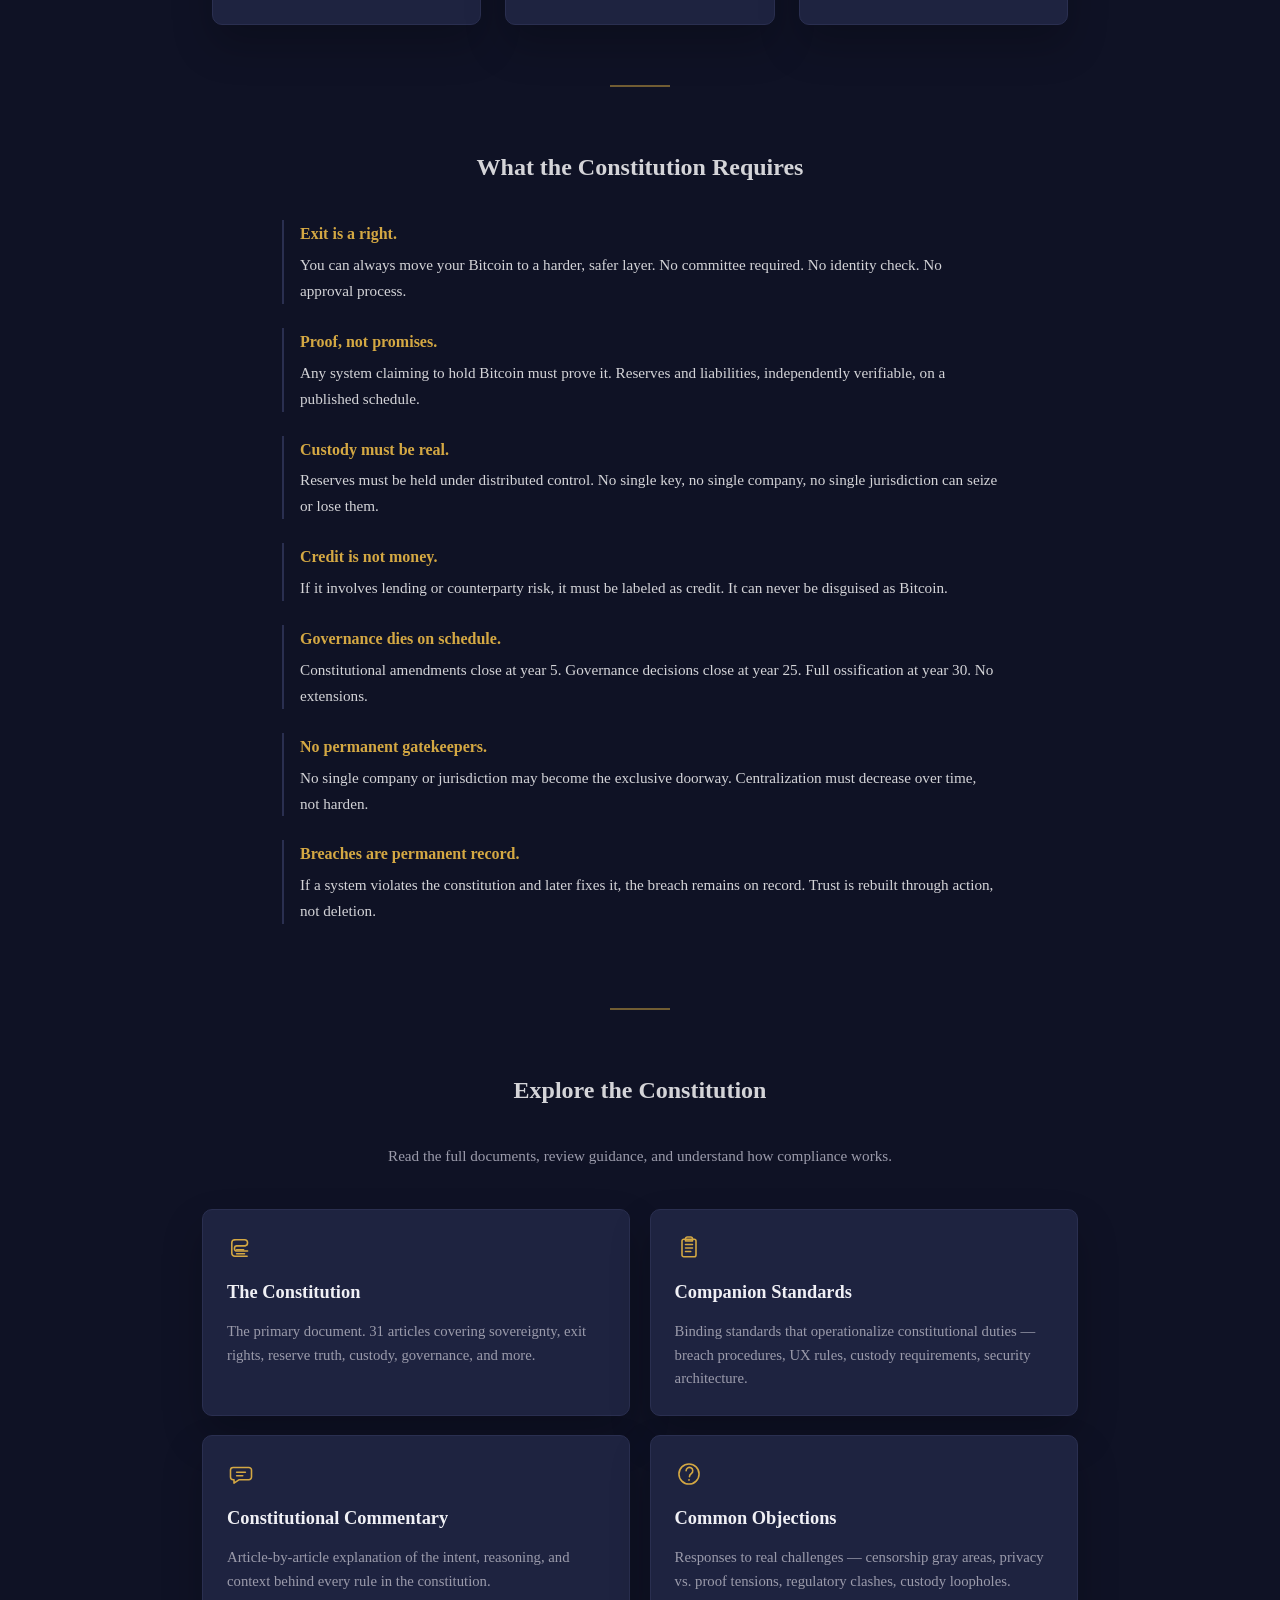
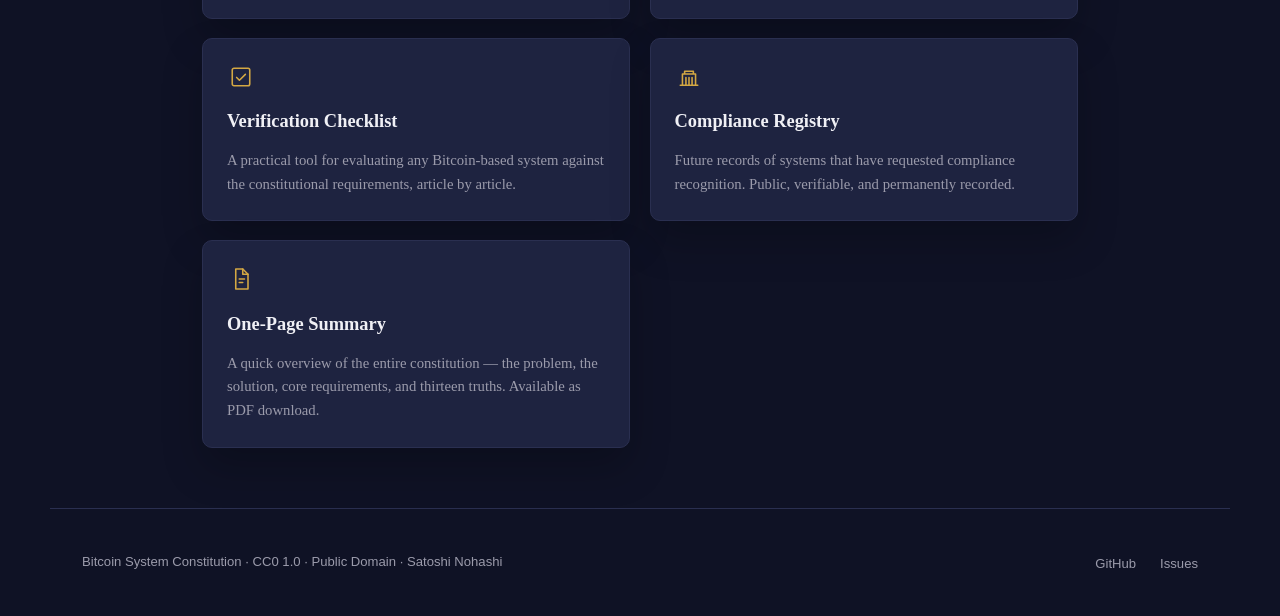
==== commit 3f89b158: "Replace public mailto with GitHub Issues link Within 18 hours of bitcoinconstitution.net going live," ====
--- a/index.html
+++ b/index.html
@@ -189,7 +189,7 @@
     </div>
     <ul class="footer-links">
       <li><a href="https://github.com/SatNohashi/Bitcoin-System-Constitution" target="_blank" rel="noopener">GitHub</a></li>
-      <li><a href="mailto:satoshinohashi@proton.me">Contact</a></li>
+      <li><a href="https://github.com/SatNohashi/Bitcoin-System-Constitution/issues" target="_blank" rel="noopener">Issues</a></li>
     </ul>
   </footer>
 </body>
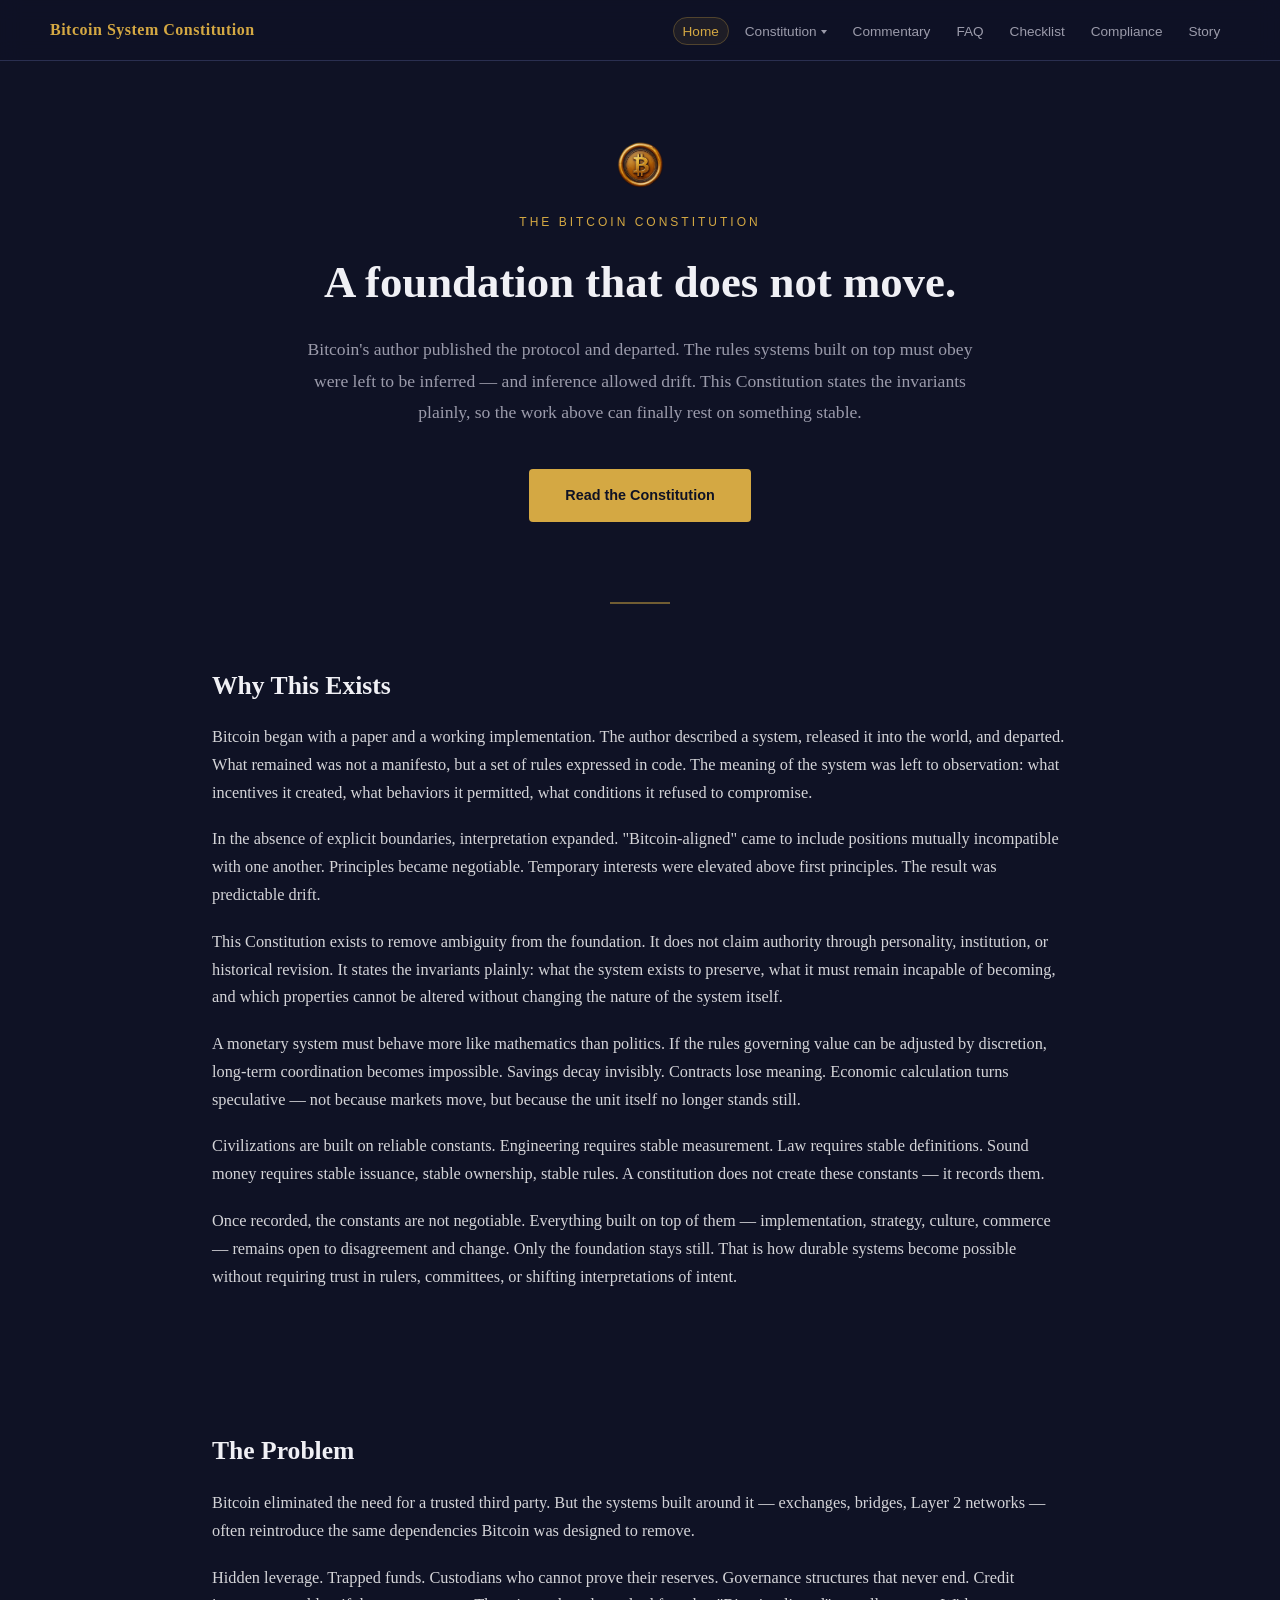
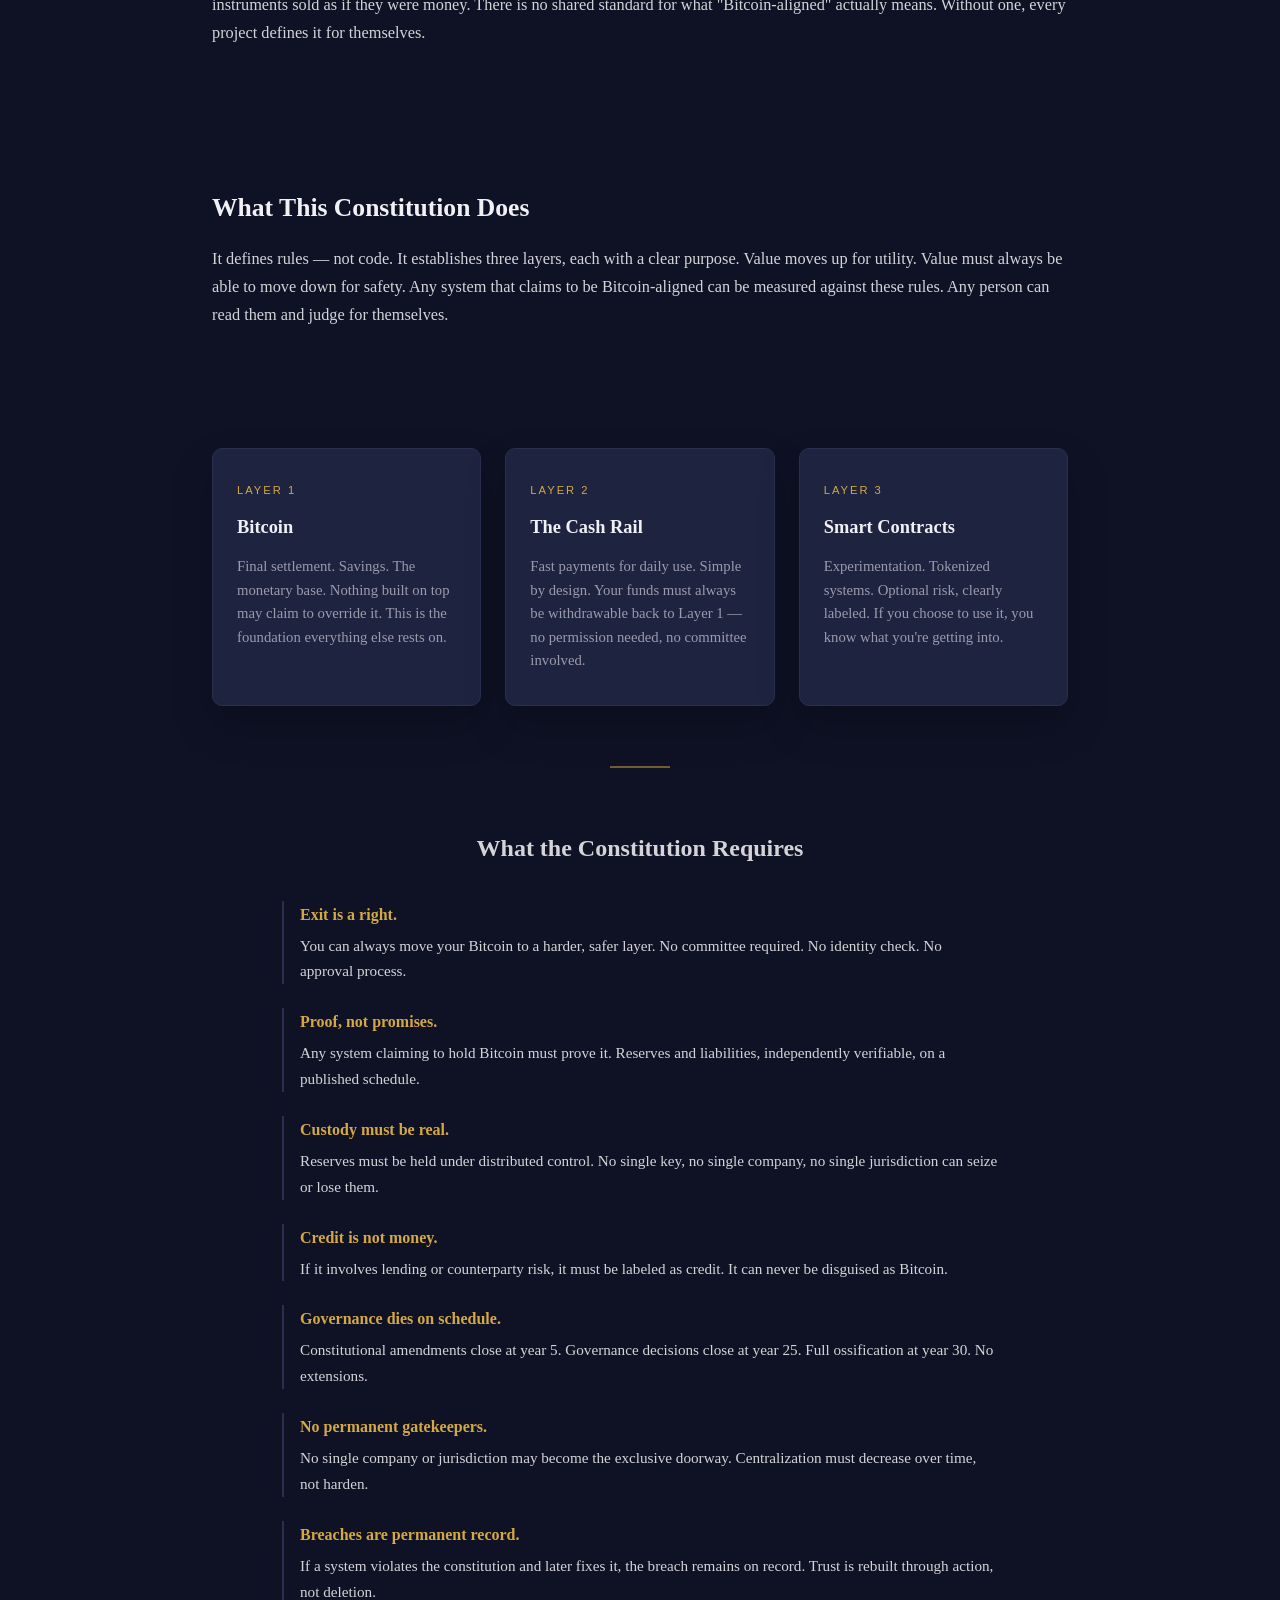
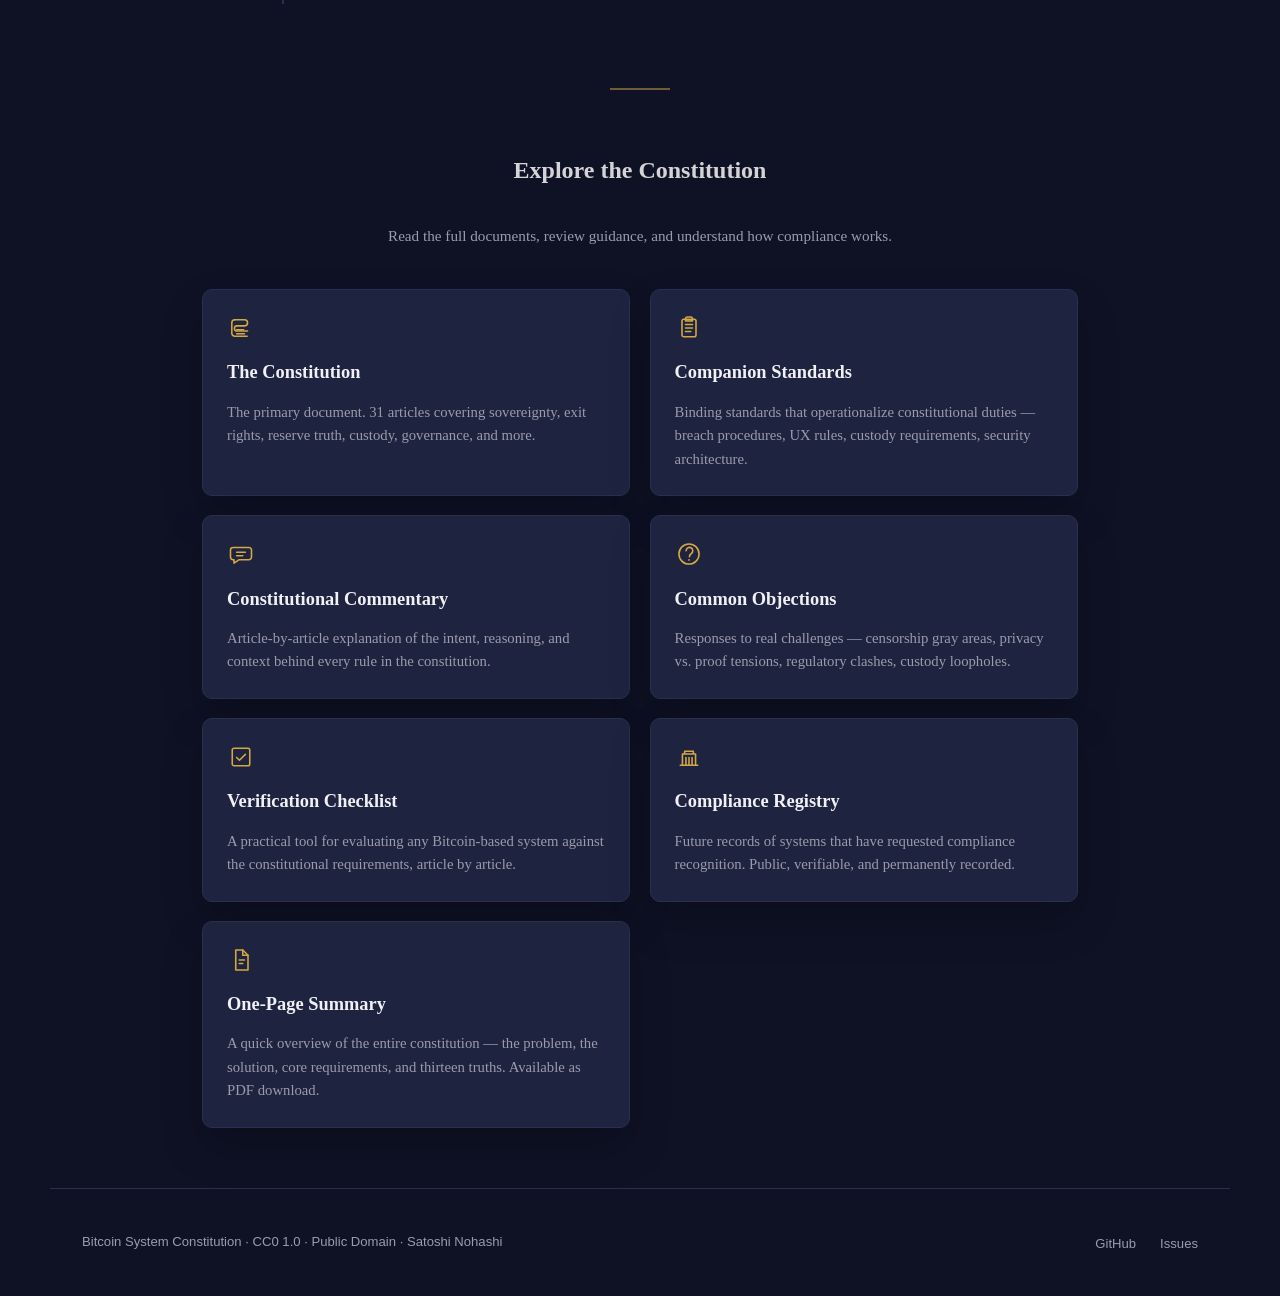
==== commit f8e9c4fc: "Rewrite hero and add Why This Exists section Hero shifts from product framing ("for honest systems"," ====
--- a/index.html
+++ b/index.html
@@ -39,15 +39,37 @@
 
   <section class="hero">
     <img src="seal-full.png" alt="Bitcoin System Constitution seal" class="hero-seal">
-    <div class="hero-label">A Constitutional Standard for Bitcoin</div>
-    <h1>The Bitcoin Constitution for honest systems.</h1>
+    <div class="hero-label">The Bitcoin Constitution</div>
+    <h1>A foundation that does not move.</h1>
     <p class="hero-sub">
-      The Bitcoin System Constitution — also known as the Bitcoin Constitution — defines what it means for a system to be aligned with Bitcoin's principles. Not a product. Not a token. A standard — publicly accessible, independently verifiable, and built to outlast the people who wrote it.
+      Bitcoin's author published the protocol and departed. The rules systems built on top must obey were left to be inferred — and inference allowed drift. This Constitution states the invariants plainly, so the work above can finally rest on something stable.
     </p>
     <a href="constitution.html" class="hero-cta">Read the Constitution</a>
   </section>
 
   <div class="divider"></div>
+
+  <section class="section narrow">
+    <h2>Why This Exists</h2>
+    <p>
+      Bitcoin began with a paper and a working implementation. The author described a system, released it into the world, and departed. What remained was not a manifesto, but a set of rules expressed in code. The meaning of the system was left to observation: what incentives it created, what behaviors it permitted, what conditions it refused to compromise.
+    </p>
+    <p>
+      In the absence of explicit boundaries, interpretation expanded. "Bitcoin-aligned" came to include positions mutually incompatible with one another. Principles became negotiable. Temporary interests were elevated above first principles. The result was predictable drift.
+    </p>
+    <p>
+      This Constitution exists to remove ambiguity from the foundation. It does not claim authority through personality, institution, or historical revision. It states the invariants plainly: what the system exists to preserve, what it must remain incapable of becoming, and which properties cannot be altered without changing the nature of the system itself.
+    </p>
+    <p>
+      A monetary system must behave more like mathematics than politics. If the rules governing value can be adjusted by discretion, long-term coordination becomes impossible. Savings decay invisibly. Contracts lose meaning. Economic calculation turns speculative — not because markets move, but because the unit itself no longer stands still.
+    </p>
+    <p>
+      Civilizations are built on reliable constants. Engineering requires stable measurement. Law requires stable definitions. Sound money requires stable issuance, stable ownership, stable rules. A constitution does not create these constants — it records them.
+    </p>
+    <p>
+      Once recorded, the constants are not negotiable. Everything built on top of them — implementation, strategy, culture, commerce — remains open to disagreement and change. Only the foundation stays still. That is how durable systems become possible without requiring trust in rulers, committees, or shifting interpretations of intent.
+    </p>
+  </section>
 
   <section class="section narrow">
     <h2>The Problem</h2>
